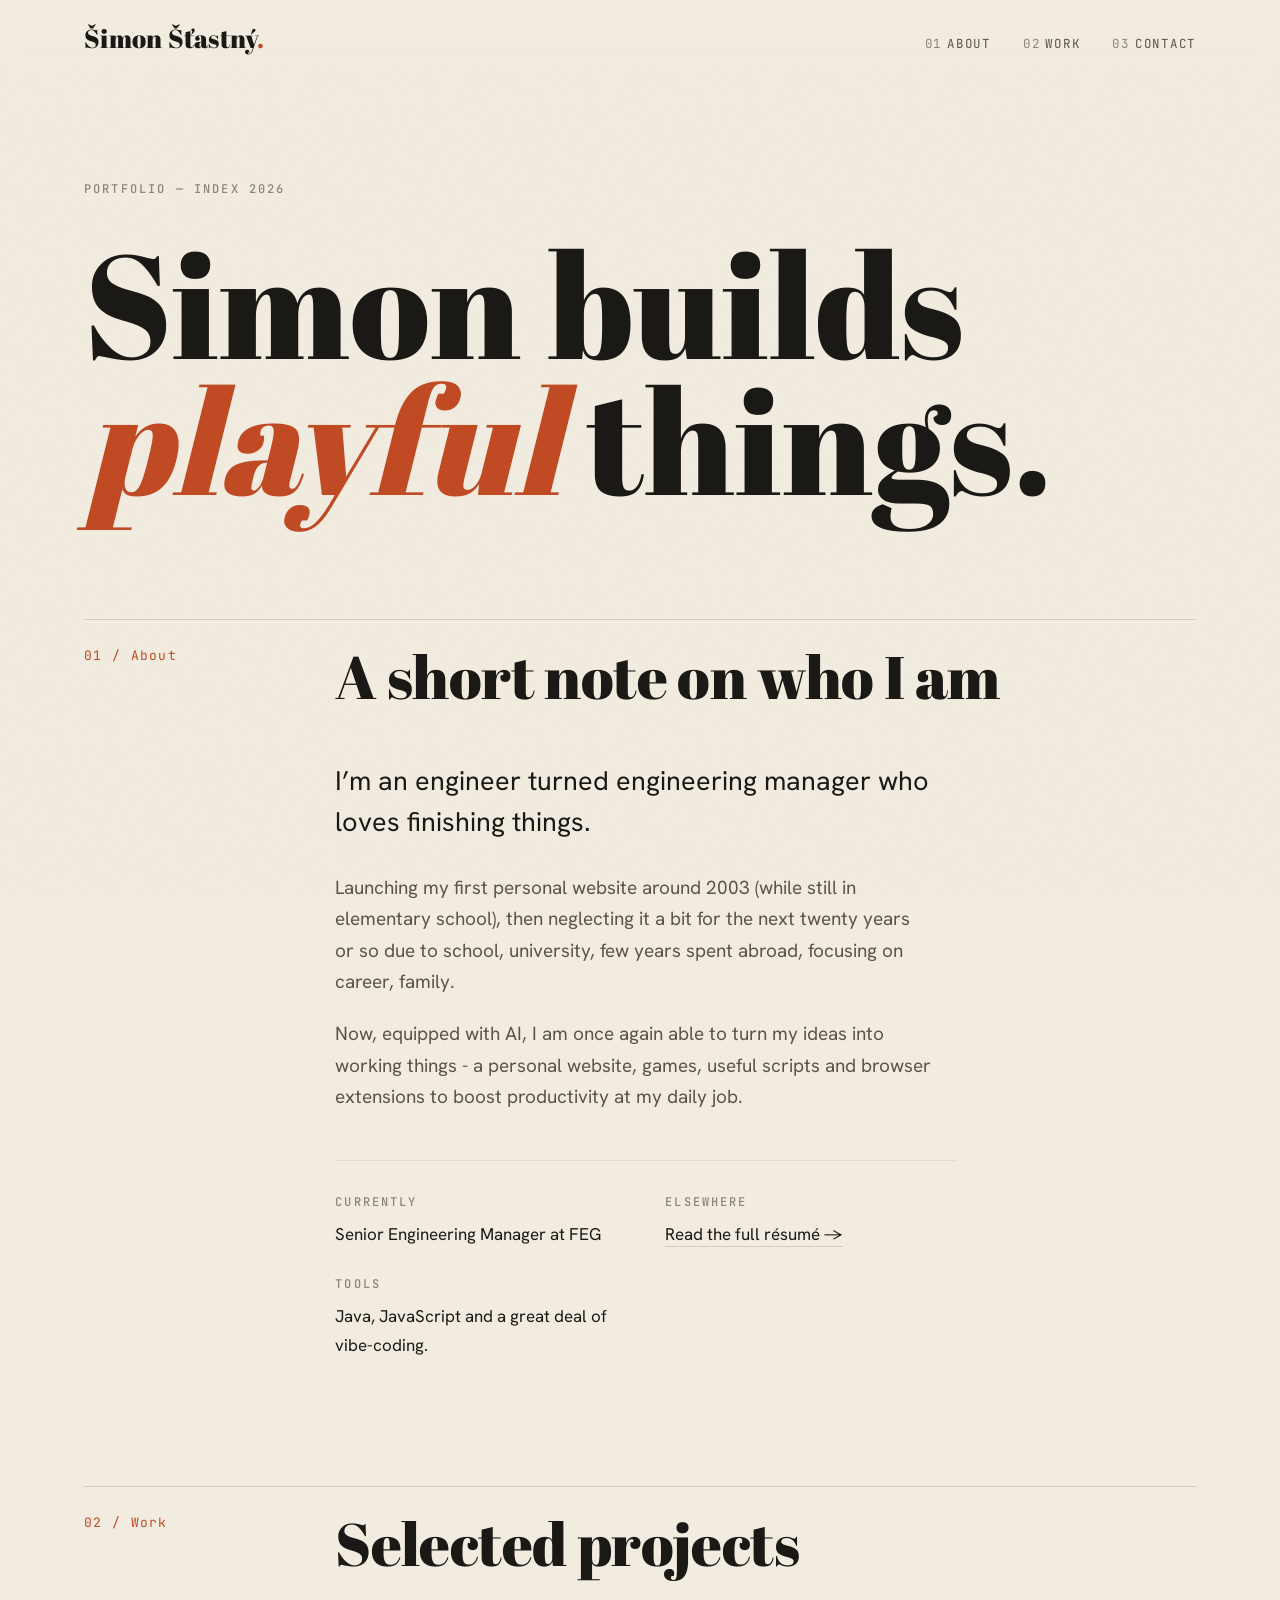
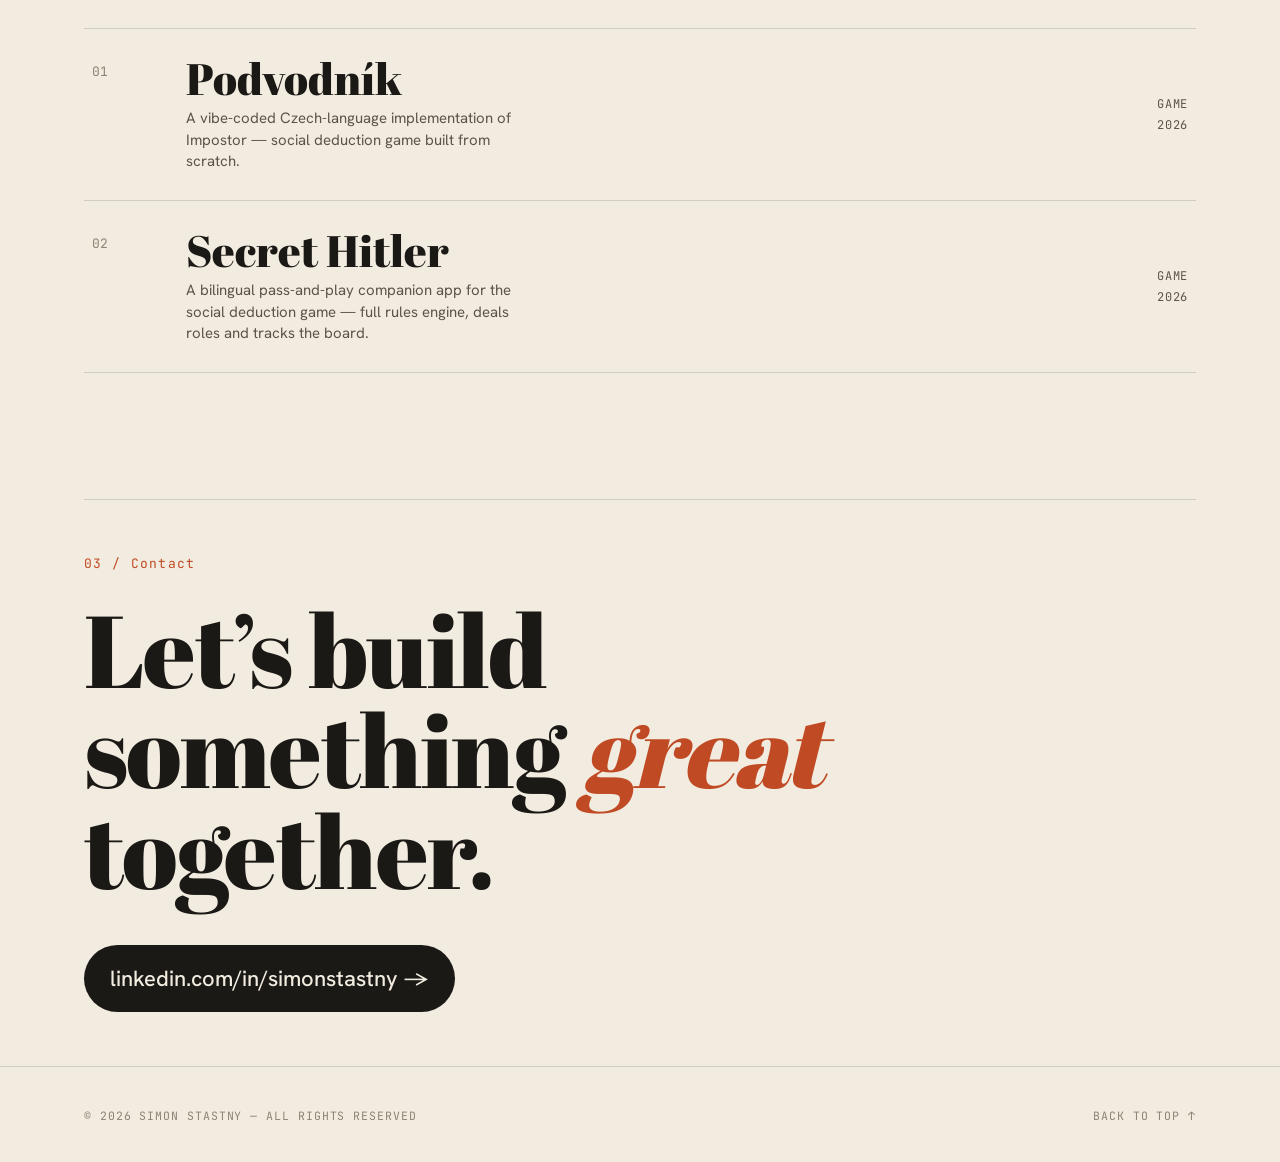
==== index.html @ c5b3f683 "secret hitler added to selected projects" ====
<!DOCTYPE html>
<html lang="en">
<head>
<meta charset="UTF-8" />
<meta name="viewport" content="width=device-width, initial-scale=1.0" />
<title>Simon — Personal Site</title>
<link rel="preconnect" href="https://fonts.googleapis.com" />
<link rel="preconnect" href="https://fonts.gstatic.com" crossorigin />
<link href="https://fonts.googleapis.com/css2?family=Instrument+Serif:ital@0;1&family=Hanken+Grotesk:wght@300;400;500;600;700&family=JetBrains+Mono:wght@400;500&display=swap" rel="stylesheet" />
<style>
  :root {
    --paper:      #F2ECE0;
    --paper-2:    #EAE2D2;
    --ink:        #1B1916;
    --ink-soft:   #5B544A;
    --ink-faint:  #8C8475;
    --line:       rgba(27, 25, 22, 0.14);
    --line-soft:  rgba(27, 25, 22, 0.08);
    --accent:     #C04A24;

    --serif: "Instrument Serif", Georgia, serif;
    --sans:  "Hanken Grotesk", system-ui, sans-serif;
    --mono:  "JetBrains Mono", ui-monospace, monospace;

    /* headline metrics */
    --display-weight:   400;
    --display-tracking: -0.015em;
    --display-leading:  0.92;

    --col-max: 1240px;
    --gutter: clamp(20px, 5vw, 72px);
  }

  * { box-sizing: border-box; }

  html { scroll-behavior: smooth; }
  @media (prefers-reduced-motion: reduce) { html { scroll-behavior: auto; } }

  body {
    margin: 0;
    background: var(--paper);
    color: var(--ink);
    font-family: var(--sans);
    font-weight: 400;
    font-size: 18px;
    line-height: 1.6;
    -webkit-font-smoothing: antialiased;
    text-rendering: optimizeLegibility;
    overflow-x: hidden;
  }

  /* subtle paper grain */
  body::before {
    content: "";
    position: fixed;
    inset: 0;
    z-index: 1;
    pointer-events: none;
    opacity: 0.5;
    mix-blend-mode: multiply;
    background-image: url("data:image/svg+xml,%3Csvg xmlns='http://www.w3.org/2000/svg' width='160' height='160'%3E%3Cfilter id='n'%3E%3CfeTurbulence type='fractalNoise' baseFrequency='0.85' numOctaves='2' stitchTiles='stitch'/%3E%3CfeColorMatrix type='saturate' values='0'/%3E%3C/filter%3E%3Crect width='100%25' height='100%25' filter='url(%23n)' opacity='0.045'/%3E%3C/svg%3E");
  }

  ::selection { background: var(--accent); color: var(--paper); }

  .wrap {
    max-width: var(--col-max);
    margin: 0 auto;
    padding: 0 var(--gutter);
    position: relative;
    z-index: 2;
  }

  a { color: inherit; text-decoration: none; }

  /* ---------- eyebrow / labels ---------- */
  .label {
    font-family: var(--mono);
    font-size: 12px;
    font-weight: 500;
    letter-spacing: 0.18em;
    text-transform: uppercase;
    color: var(--ink-faint);
  }

  /* ---------- nav ---------- */
  nav {
    position: fixed;
    top: 0; left: 0; right: 0;
    z-index: 50;
    backdrop-filter: blur(8px);
    background: linear-gradient(var(--paper), rgba(242,236,224,0));
    transition: background .4s ease, border-color .4s ease;
    border-bottom: 1px solid transparent;
  }
  nav.scrolled {
    background: rgba(242,236,224,0.86);
    border-bottom: 1px solid var(--line-soft);
  }
  .nav-inner {
    max-width: var(--col-max);
    margin: 0 auto;
    padding: 18px var(--gutter);
    display: flex;
    align-items: baseline;
    justify-content: space-between;
    gap: 24px;
  }
  .brand {
    font-family: var(--serif);
    font-size: 26px;
    letter-spacing: 0.01em;
  }
  .brand .dot { color: var(--accent); }
  .nav-links {
    display: flex;
    gap: clamp(14px, 2.5vw, 36px);
    align-items: baseline;
  }
  .nav-links a {
    font-family: var(--mono);
    font-size: 12.5px;
    letter-spacing: 0.06em;
    text-transform: uppercase;
    color: var(--ink-soft);
    position: relative;
    padding-bottom: 2px;
  }
  .nav-links a::after {
    content: "";
    position: absolute;
    left: 0; bottom: -2px;
    width: 100%; height: 1px;
    background: var(--ink);
    transform: scaleX(0);
    transform-origin: left;
    transition: transform .35s cubic-bezier(.2,.7,.2,1);
  }
  .nav-links a:hover { color: var(--ink); }
  .nav-links a:hover::after { transform: scaleX(1); }
  .nav-links .idx { color: var(--ink-faint); margin-right: 5px; }
  @media (max-width: 640px) { .nav-links a:not(.cta) { display: none; } }

  /* ---------- hero ---------- */
  header.hero {
    padding-top: clamp(140px, 20vh, 200px);
    padding-bottom: clamp(50px, 5vh, 100px);
  }
  .hero-top {
    display: flex;
    justify-content: space-between;
    flex-wrap: wrap;
    gap: 12px;
    padding-bottom: clamp(24px, 4vh, 44px);
  }
  h1.display {
    font-family: var(--serif);
    font-weight: var(--display-weight);
    font-size: clamp(54px, 11.5vw, 168px);
    line-height: var(--display-leading);
    letter-spacing: var(--display-tracking);
    margin: 0;
    text-wrap: balance;
  }
  h1.display em {
    font-style: italic;
    color: var(--accent);
  }
  /* ---------- section scaffold ---------- */
  section { padding: clamp(50px, 7vh, 150px) 0; }
  .sec-head {
    display: grid;
    grid-template-columns: minmax(0, 200px) 1fr;
    gap: clamp(20px, 4vw, 56px);
    align-items: start;
    border-top: 1px solid var(--line);
    padding-top: 26px;
    margin-bottom: clamp(40px, 6vh, 72px);
  }
  @media (max-width: 700px) { .sec-head { grid-template-columns: 1fr; gap: 14px; } }
  .sec-num {
    font-family: var(--mono);
    font-size: 13px;
    letter-spacing: 0.1em;
    color: var(--accent);
  }
  .sec-title {
    font-family: var(--serif);
    font-weight: var(--display-weight);
    font-size: clamp(34px, 5vw, 60px);
    line-height: 1.02;
    letter-spacing: -0.01em;
    margin: 0;
    max-width: 18ch;
  }

  /* ---------- about ---------- */
  .about-body {
    grid-column: 2;
    max-width: 62ch;
  }
  @media (max-width: 700px) { .about-body { grid-column: 1; } }
  .about-body p {
    font-size: clamp(20px, 2.2vw, 27px);
    line-height: 1.5;
    margin: 0 0 1.1em;
    color: var(--ink);
    text-wrap: pretty;
  }
  .about-body p.muted { color: var(--ink-soft); font-size: clamp(17px,1.6vw,19px); line-height: 1.65; }
  .about-detail {
    display: grid;
    grid-template-columns: repeat(2, 1fr);
    gap: 26px 40px;
    margin-top: 48px;
    padding-top: 32px;
    border-top: 1px solid var(--line-soft);
  }
  .about-detail .k { display: block; margin-bottom: 8px; }
  .about-detail .v { font-size: 17px; color: var(--ink); line-height: 1.5; }
  .about-detail .v a { border-bottom: 1px solid var(--line); padding-bottom: 1px; transition: border-color .3s; }
  .about-detail .v a:hover { border-color: var(--ink); }

  /* ---------- work ---------- */
  .work-list { display: flex; flex-direction: column; }
  .proj {
    display: grid;
    grid-template-columns: 56px 1fr auto;
    gap: clamp(14px, 3vw, 40px);
    align-items: center;
    padding: clamp(20px, 3vh, 30px) 8px;
    border-top: 1px solid var(--line);
    position: relative;
  }
  .proj:last-child { border-bottom: 1px solid var(--line); }
  .proj::before {
    content: "";
    position: absolute; inset: 0;
    background: var(--paper-2);
    opacity: 0;
    transition: opacity .4s ease;
    z-index: -1;
    border-radius: 3px;
  }
  @media (hover: hover) {
    .proj:hover::before { opacity: 1; }
    .proj:hover .proj-title { color: var(--accent); }
  }
  .proj-idx { font-family: var(--mono); font-size: 13px; color: var(--ink-faint); align-self: start; padding-top: 6px; }
  .proj-mainwrap { display: block; }
  .proj-title {
    display: block;
    font-family: var(--serif);
    font-size: clamp(28px, 4vw, 44px);
    line-height: 1.04;
    transition: color .3s ease;
  }
  .proj-sub {
    display: block;
    font-family: var(--sans);
    font-size: 15px;
    color: var(--ink-soft);
    margin-top: 6px;
    max-width: 44ch;
    line-height: 1.45;
  }
  .proj-meta {
    font-family: var(--mono);
    font-size: 12px;
    letter-spacing: 0.06em;
    text-transform: uppercase;
    color: var(--ink-soft);
    text-align: right;
    line-height: 1.7;
    white-space: nowrap;
  }
  @media (max-width: 760px) {
    .proj {
      grid-template-columns: 40px 1fr;
      grid-template-areas: "idx title" ". meta";
      align-items: start;
      gap: 10px 18px;
      row-gap: 18px;
    }
    .proj-idx { grid-area: idx; padding-top: 8px; }
    .proj-mainwrap { grid-area: title; }
    .proj-meta { grid-area: meta; text-align: left; align-self: center; }
  }

  /* ---------- contact ---------- */
  #contact { padding-bottom: clamp(40px, 6vh, 80px); }
  .contact-inner { border-top: 1px solid var(--line); padding-top: clamp(40px,6vh,70px); }
  .contact-big {
    font-family: var(--serif);
    font-weight: var(--display-weight);
    font-size: clamp(40px, 8vw, 116px);
    line-height: 0.98;
    letter-spacing: var(--display-tracking);
    margin: 0 0 clamp(28px, 5vh, 52px);
    text-wrap: balance;
  }
  .contact-big em { font-style: italic; color: var(--accent); }
  .contact-row {
    display: flex;
    flex-wrap: wrap;
    justify-content: space-between;
    align-items: flex-end;
    gap: 30px;
  }
  .mail-btn {
    display: inline-flex;
    align-items: center;
    gap: 14px;
    font-family: var(--sans);
    font-weight: 500;
    font-size: clamp(18px, 2vw, 22px);
    color: var(--paper);
    background: var(--ink);
    padding: 16px 26px;
    border-radius: 100px;
    transition: background .35s ease, transform .35s ease;
  }
  .mail-btn .arr { transition: transform .35s cubic-bezier(.2,.7,.2,1); }
  .mail-btn:hover { background: var(--accent); transform: translateY(-2px); }
  .mail-btn:hover .arr { transform: translateX(5px); }

  /* ---------- footer ---------- */
  footer {
    padding: 40px 0 36px;
    border-top: 1px solid var(--line);
    position: relative; z-index: 2;
  }
  .foot-inner {
    max-width: var(--col-max);
    margin: 0 auto;
    padding: 0 var(--gutter);
    display: flex;
    justify-content: space-between;
    flex-wrap: wrap;
    gap: 12px;
    font-family: var(--mono);
    font-size: 11.5px;
    letter-spacing: 0.08em;
    text-transform: uppercase;
    color: var(--ink-faint);
  }
  .foot-inner a:hover { color: var(--ink); }

  /* ---------- reveal animation ---------- */
  .reveal {
    opacity: 0;
    transform: translateY(22px);
    transition: opacity .9s cubic-bezier(.2,.7,.2,1), transform .9s cubic-bezier(.2,.7,.2,1);
  }
  .reveal.in { opacity: 1; transform: none; }
  @media (prefers-reduced-motion: reduce) {
    .reveal { opacity: 1; transform: none; transition: none; }
  }
  .stagger > * { transition-delay: var(--d, 0s); }
</style>
<link id="gfont-Abril-Fatface" rel="stylesheet" href="https://fonts.googleapis.com/css2?family=Abril+Fatface:wght@300;400;500;600;700&amp;display=swap">
</head>
<body style="font-family: &quot;Hanken Grotesk&quot;">

  <nav id="nav">
    <div class="nav-inner">
      <a href="#top" class="brand" style="font-family: &quot;Abril Fatface&quot;">Šimon Šťastný<span style="color: var(--accent);">.</span></a>
      <div class="nav-links">
        <a href="#about"><span class="idx">01</span>About</a>
        <a href="#work"><span class="idx">02</span>Work</a>
        <a href="#contact" class="cta"><span class="idx">03</span>Contact</a>
      </div>
    </div>
  </nav>

  <a id="top"></a>

  <header class="hero">
    <div class="wrap">
      <div class="hero-top reveal">
        <span class="label">Portfolio — Index 2026</span>
      </div>

      <h1 class="display reveal" style="--d: .05s; font-family: &quot;Abril Fatface&quot;; letter-spacing: 0px">
        Simon builds <em>playful</em> things.
      </h1>
    </div>
  </header>

  <main>
    <!-- ABOUT -->
    <section id="about" style="font-family: &quot;Hanken Grotesk&quot;">
      <div class="wrap">
        <div class="sec-head reveal">
          <span class="sec-num">01 / About</span>
          <h2 class="sec-title" style="font-family: &quot;Abril Fatface&quot;">A short note on who I am</h2>
        </div>
        <div class="sec-head" style="border:none; padding-top:0; margin:0;">
          <span></span>
          <div class="about-body reveal">
            <p style="font-family: &quot;Hanken Grotesk&quot;">
              I&rsquo;m an engineer turned engineering manager who loves finishing things.
            </p>
            <p class="muted" style="font-family: &quot;Hanken Grotesk&quot;">
              Launching my first personal website around 2003 (while still in elementary school), then neglecting it a bit for the next twenty years or so due to school, university, few years spent abroad, focusing on career, family.
            </p>
            <p class="muted" style="font-family: &quot;Hanken Grotesk&quot;">Now, equipped with AI, I am once again able to turn my ideas into working things - a personal website, games, useful scripts and browser extensions to boost productivity at my daily job.
            </p>
            <div class="about-detail">
              <div>
                <span class="label k">Currently</span>
                <span class="v">Senior Engineering Manager at FEG</span>
              </div>
              <div>
                <span class="label k">Elsewhere</span>
                <span class="v"><a href="https://www.linkedin.com/in/simonstastny" target="_blank" rel="noopener noreferrer">Read the full résumé →</a></span>
              </div>
              <div>
                <span class="label k">Tools</span>
                <span class="v">Java, JavaScript and a great deal of vibe-coding.</span>
              </div>
            </div>
          </div>
        </div>
      </div>
    </section>

    <!-- WORK -->
    <section id="work">
      <div class="wrap">
        <div class="sec-head reveal">
          <span class="sec-num">02 / Work</span>
          <h2 class="sec-title" style="font-family: &quot;Abril Fatface&quot;">Selected projects</h2>
        </div>
        <div class="work-list">

          <a class="proj reveal" href="/podvodnik">
            <span class="proj-idx">01</span>
            <span class="proj-mainwrap">
              <span class="proj-title" style="font-family: &quot;Abril Fatface&quot;">Podvodník</span>
              <span class="proj-sub">A vibe-coded Czech-language implementation of Impostor — social deduction game built from scratch.</span>
            </span>
            <span class="proj-meta">Game<br />2026</span>
          </a>

          <a class="proj reveal" href="/secret-hitler">
            <span class="proj-idx">02</span>
            <span class="proj-mainwrap">
              <span class="proj-title" style="font-family: &quot;Abril Fatface&quot;">Secret Hitler</span>
              <span class="proj-sub">A bilingual pass-and-play companion app for the social deduction game — full rules engine, deals roles and tracks the board.</span>
            </span>
            <span class="proj-meta">Game<br />2026</span>
          </a>

        </div>
      </div>
    </section>

    <!-- CONTACT -->
    <section id="contact">
      <div class="wrap">
        <div class="contact-inner">
          <span class="sec-num reveal" style="display:block; margin-bottom:24px;">03 / Contact</span>
          <h2 class="contact-big reveal" style="--d: .05s; font-family: &quot;Abril Fatface&quot;">Let’s build something <em>great</em> together.</h2>
          <div class="contact-row reveal" style="--d:.1s">
            <a class="mail-btn" href="https://www.linkedin.com/in/simonstastny" target="_blank" rel="noopener noreferrer" style="font-family: &quot;Hanken Grotesk&quot;">linkedin.com/in/simonstastny →</a>
          </div>
        </div>
      </div>
    </section>
  </main>

  <footer>
    <div class="foot-inner">
      <span>© 2026 SIMON STASTNY — ALL RIGHTS RESERVED</span>
      <span><a href="#top">Back to top ↑</a></span>
    </div>
  </footer>

  <script>
    // nav background on scroll
    const nav = document.getElementById('nav');
    const onScroll = () => nav.classList.toggle('scrolled', window.scrollY > 24);
    onScroll();
    window.addEventListener('scroll', onScroll, { passive: true });

    // scroll reveal
    const reduce = window.matchMedia('(prefers-reduced-motion: reduce)').matches;
    const items = Array.from(document.querySelectorAll('.reveal'));
    const show = el => el.classList.add('in');
    const inView = el => {
      const r = el.getBoundingClientRect();
      return r.top < (window.innerHeight || 0) * 0.92;
    };
    if (reduce || !('IntersectionObserver' in window)) {
      items.forEach(show);
    } else {
      const io = new IntersectionObserver((entries) => {
        entries.forEach(e => {
          if (e.isIntersecting) { show(e.target); io.unobserve(e.target); }
        });
      }, { threshold: 0.12, rootMargin: '0px 0px -8% 0px' });
      items.forEach(el => io.observe(el));
      // reveal anything already in view right away (covers static-capture contexts)
      const revealVisible = () => items.forEach(el => { if (inView(el)) show(el); });
      revealVisible();
      requestAnimationFrame(revealVisible);
      // safety: never let content stay hidden
      setTimeout(() => items.forEach(show), 1600);
    }
  </script>
</body>
</html>
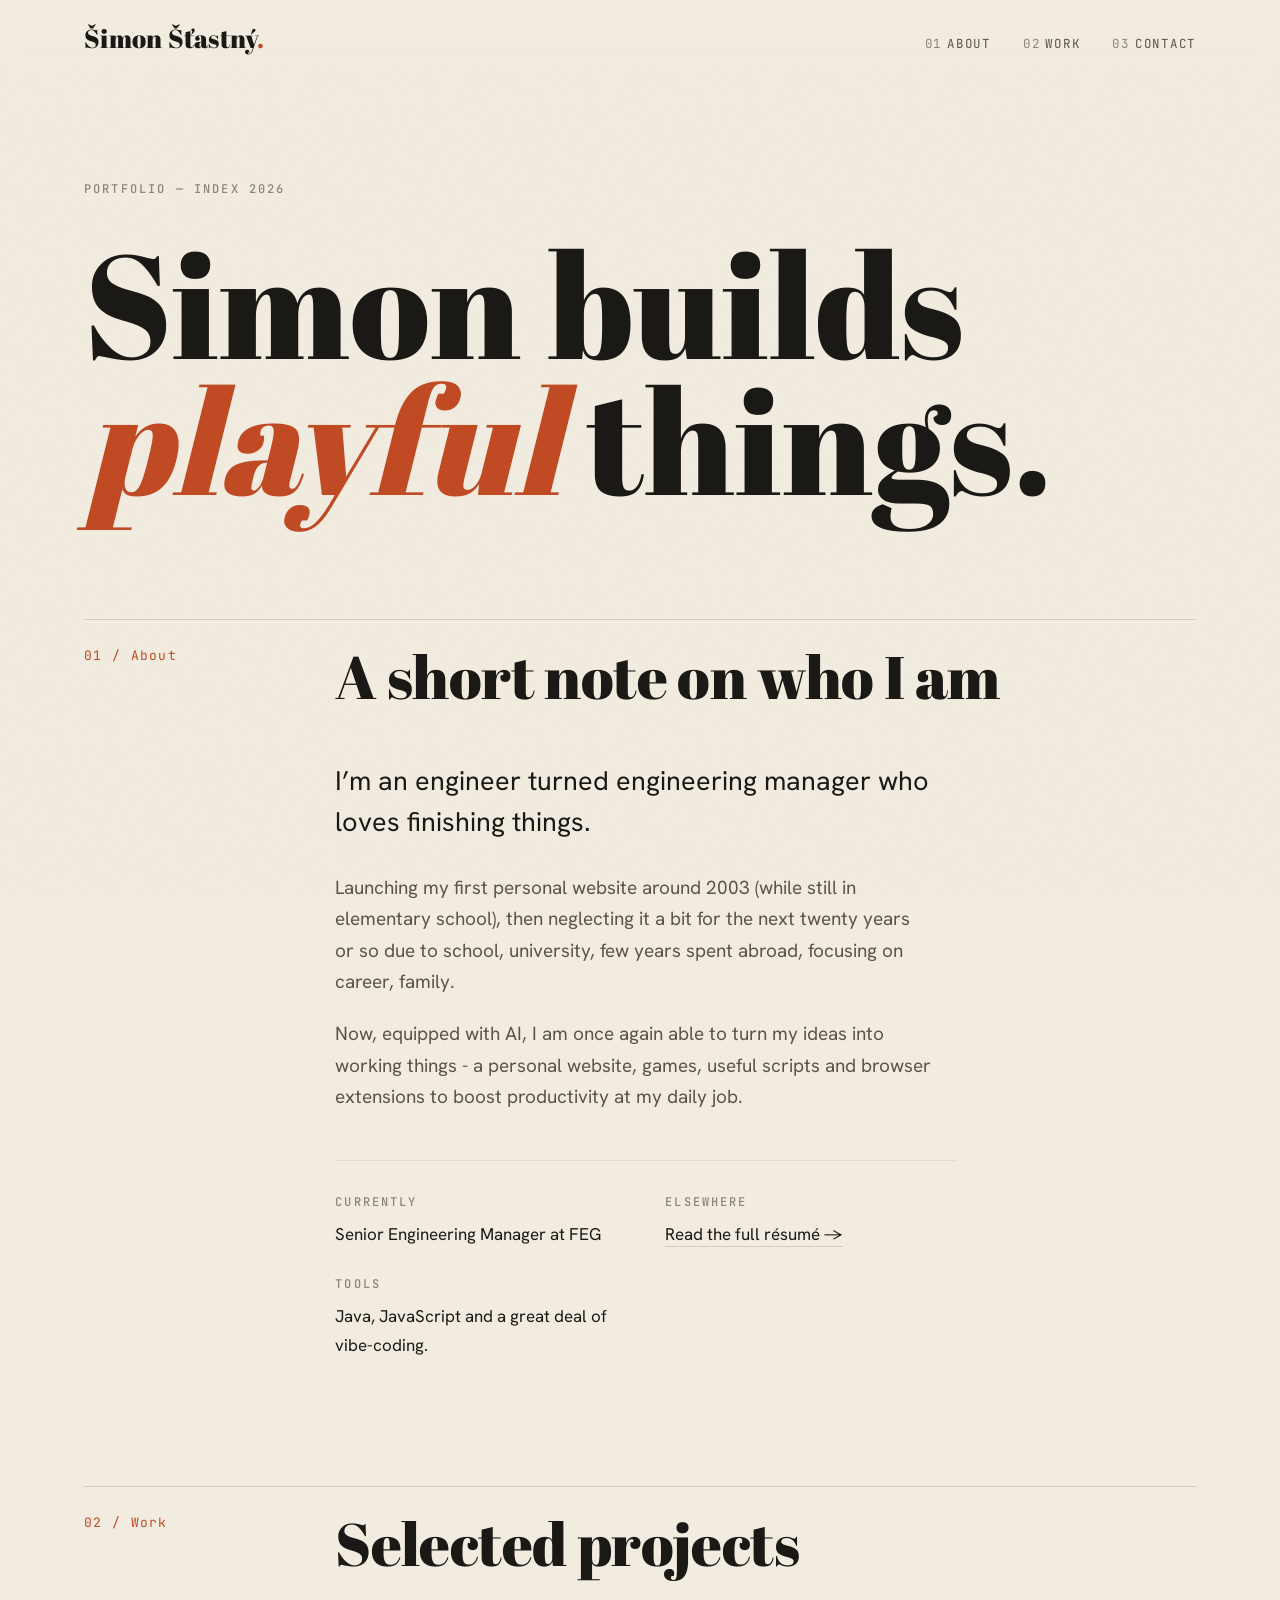
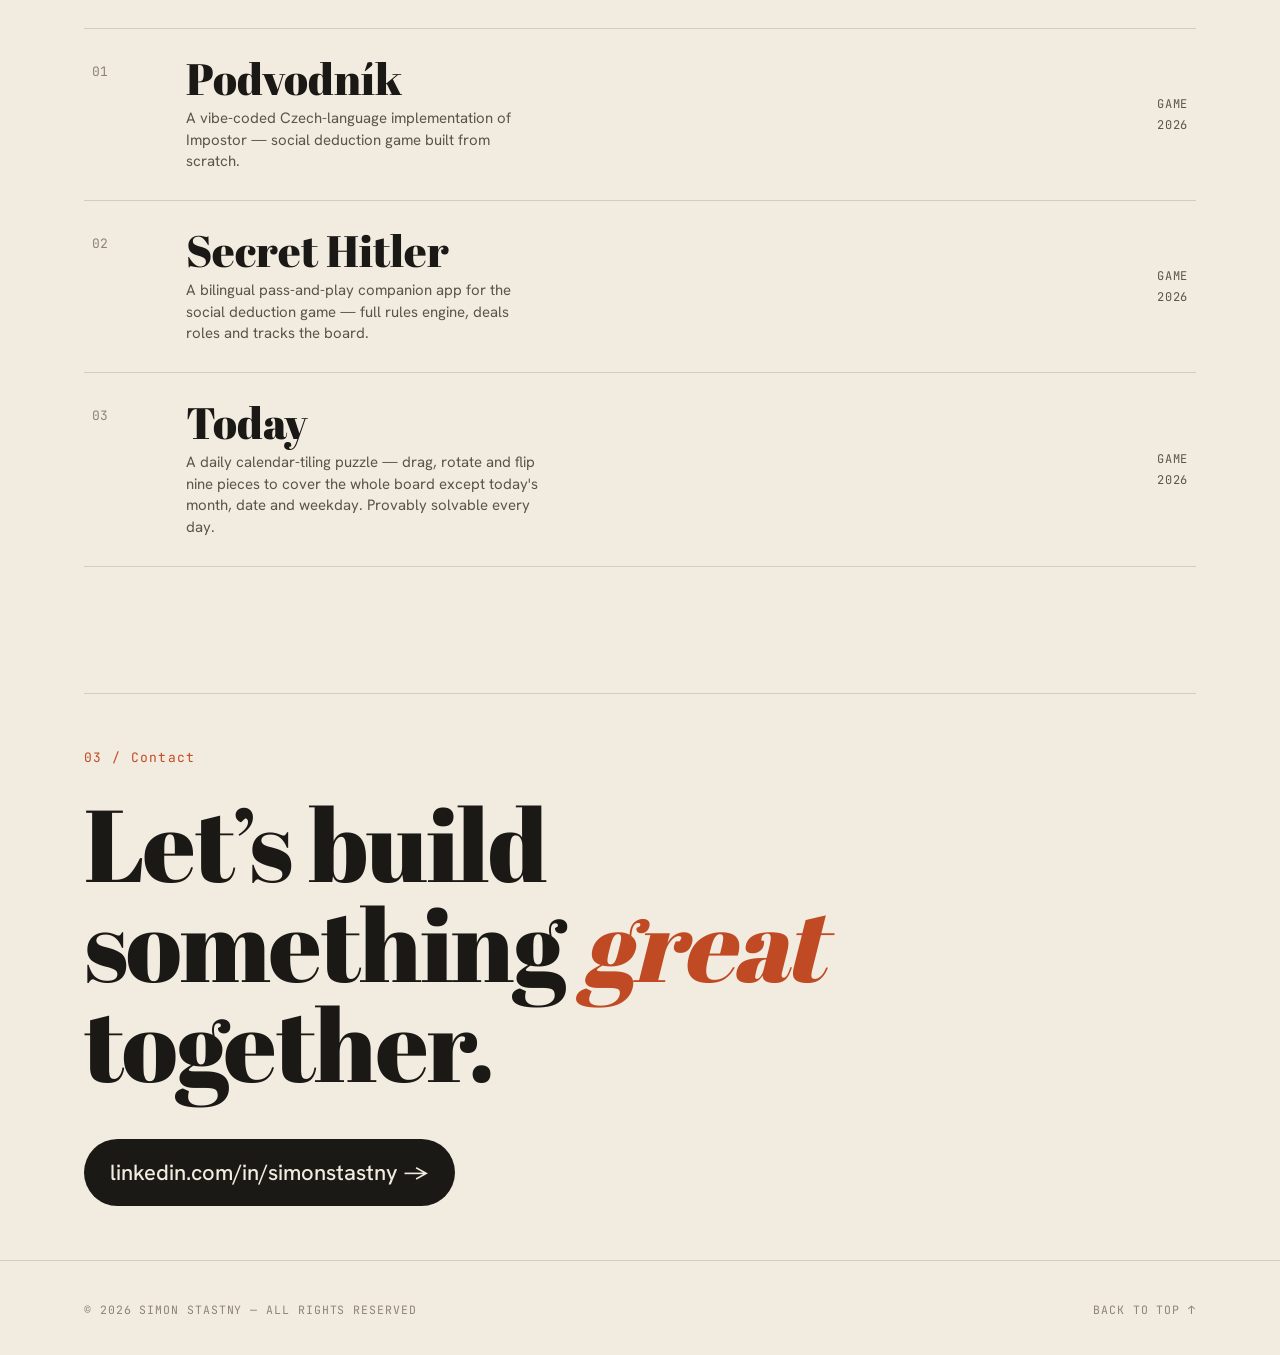
==== commit 19f76b5b: "added today" ====
--- a/index.html
+++ b/index.html
@@ -452,6 +452,15 @@
             <span class="proj-meta">Game<br />2026</span>
           </a>
 
+          <a class="proj reveal" href="/today">
+            <span class="proj-idx">03</span>
+            <span class="proj-mainwrap">
+              <span class="proj-title" style="font-family: &quot;Abril Fatface&quot;">Today</span>
+              <span class="proj-sub">A daily calendar-tiling puzzle — drag, rotate and flip nine pieces to cover the whole board except today's month, date and weekday. Provably solvable every day.</span>
+            </span>
+            <span class="proj-meta">Game<br />2026</span>
+          </a>
+
         </div>
       </div>
     </section>
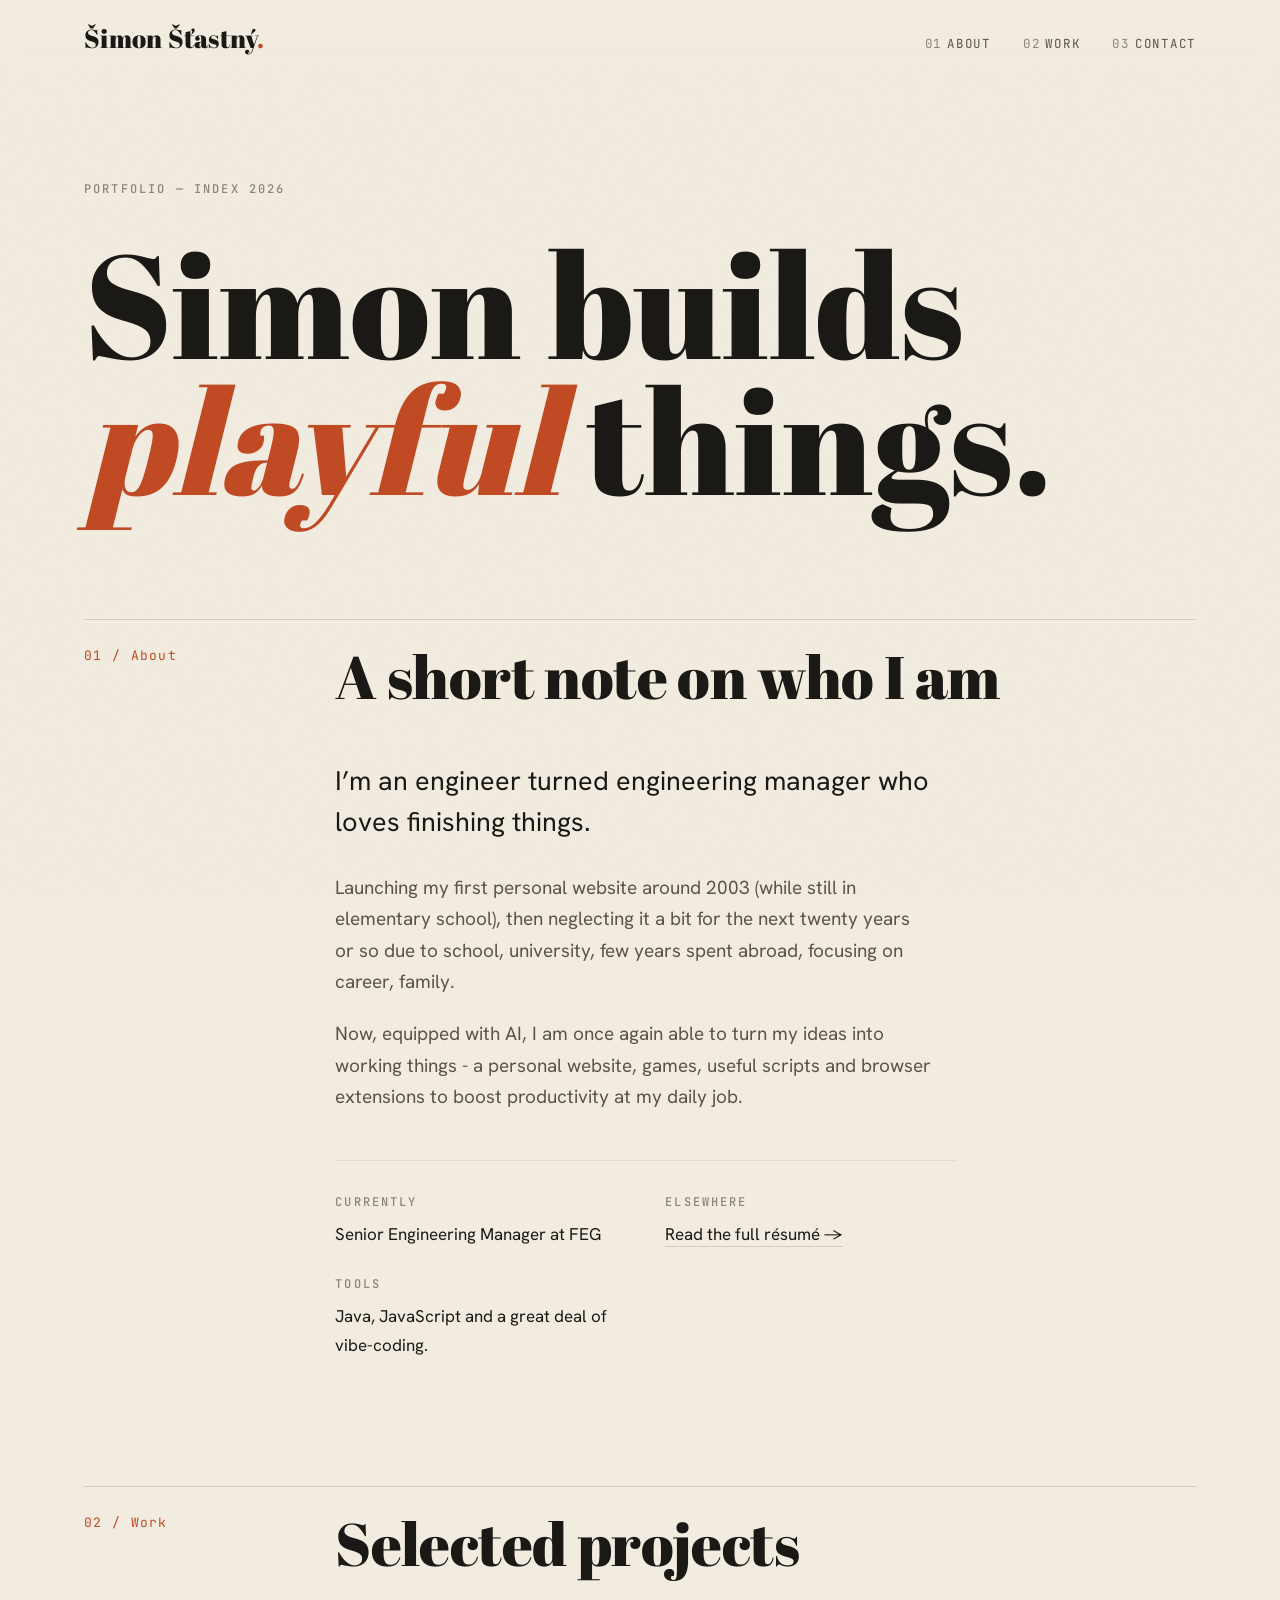
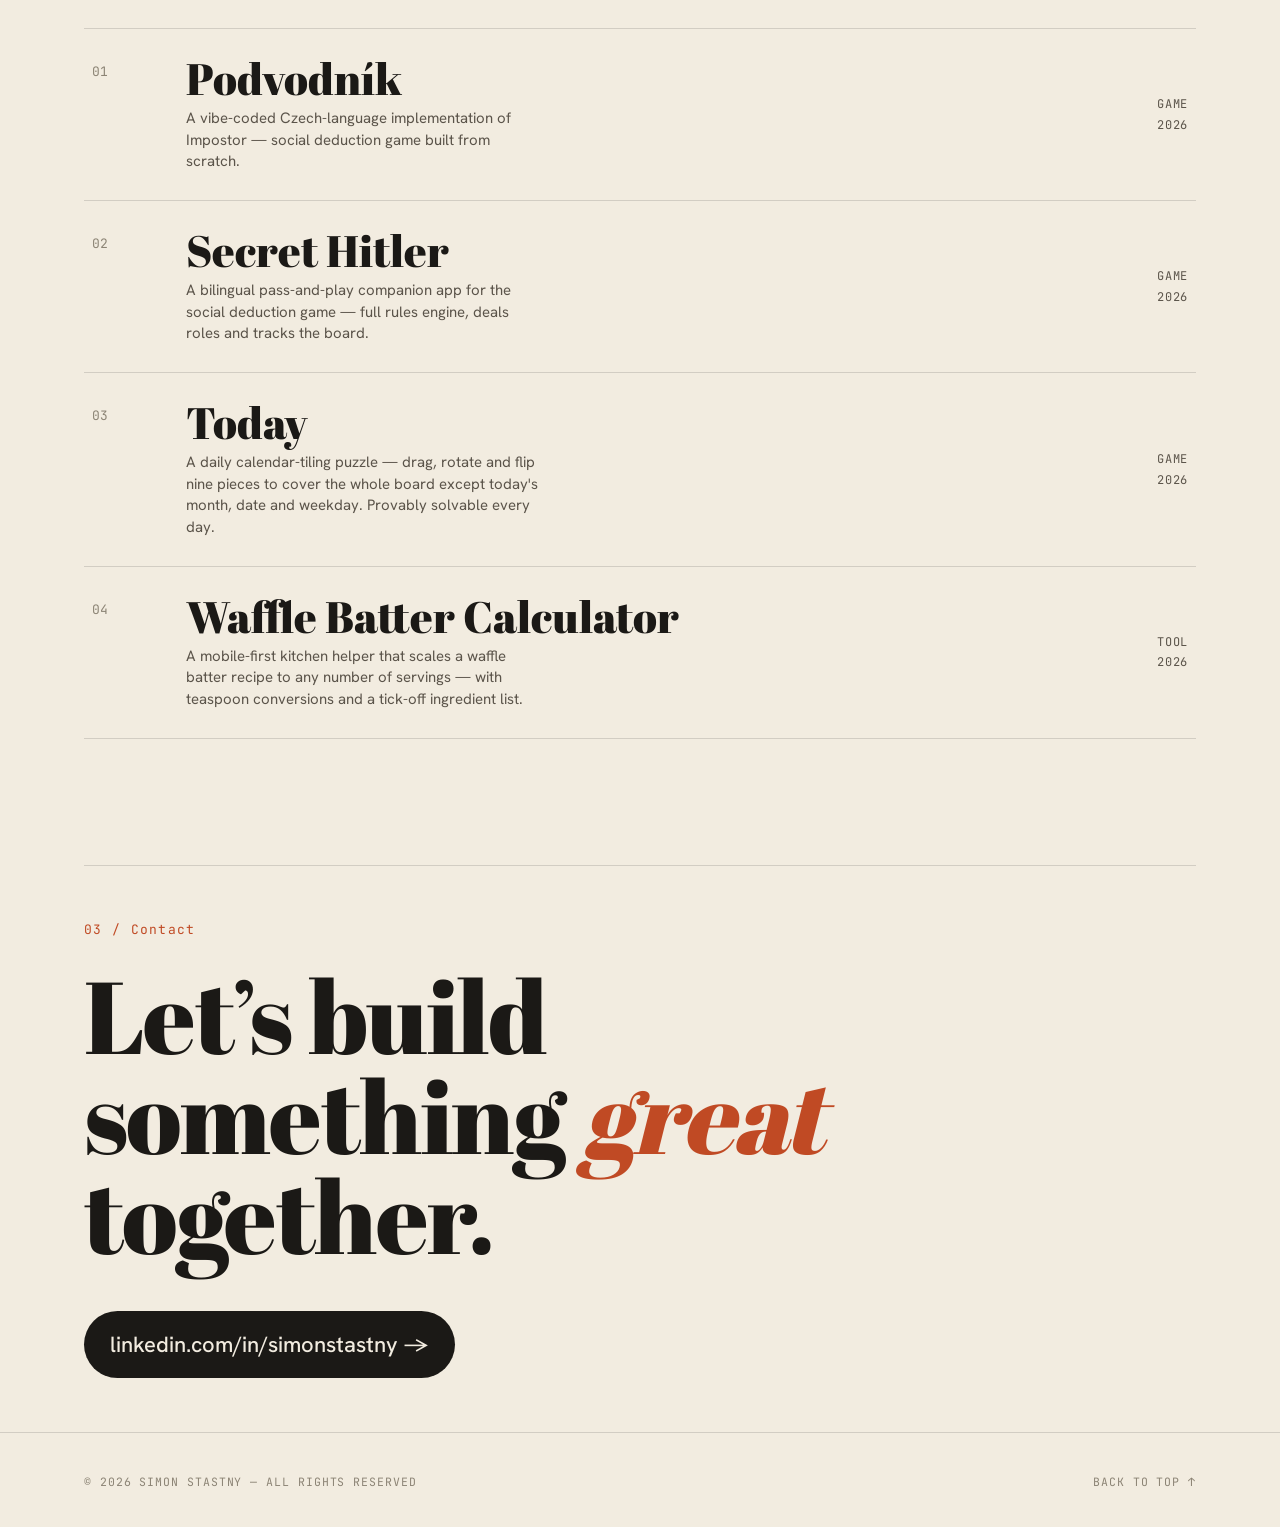
==== commit fd637484: "waffles calc added" ====
--- a/index.html
+++ b/index.html
@@ -461,6 +461,15 @@
             <span class="proj-meta">Game<br />2026</span>
           </a>
 
+          <a class="proj reveal" href="/waffles">
+            <span class="proj-idx">04</span>
+            <span class="proj-mainwrap">
+              <span class="proj-title" style="font-family: &quot;Abril Fatface&quot;">Waffle Batter Calculator</span>
+              <span class="proj-sub">A mobile-first kitchen helper that scales a waffle batter recipe to any number of servings — with teaspoon conversions and a tick-off ingredient list.</span>
+            </span>
+            <span class="proj-meta">Tool<br />2026</span>
+          </a>
+
         </div>
       </div>
     </section>
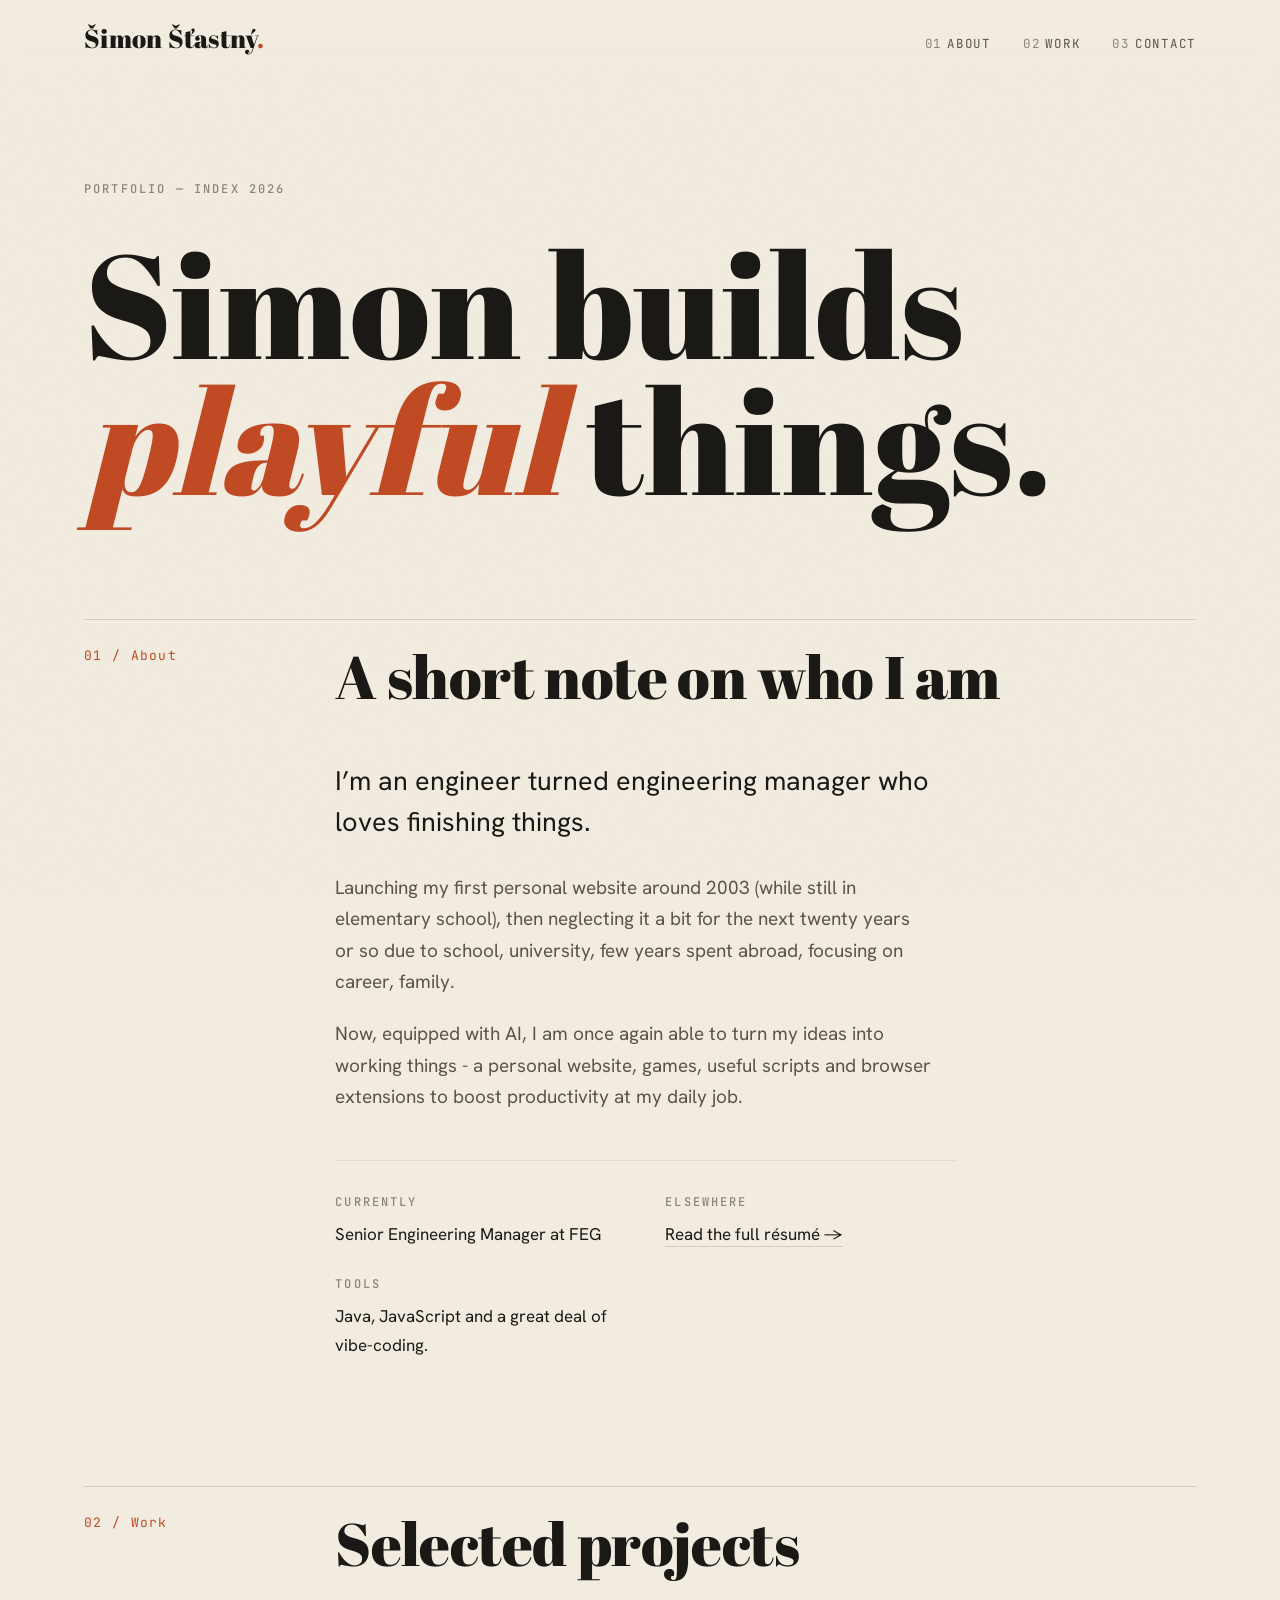
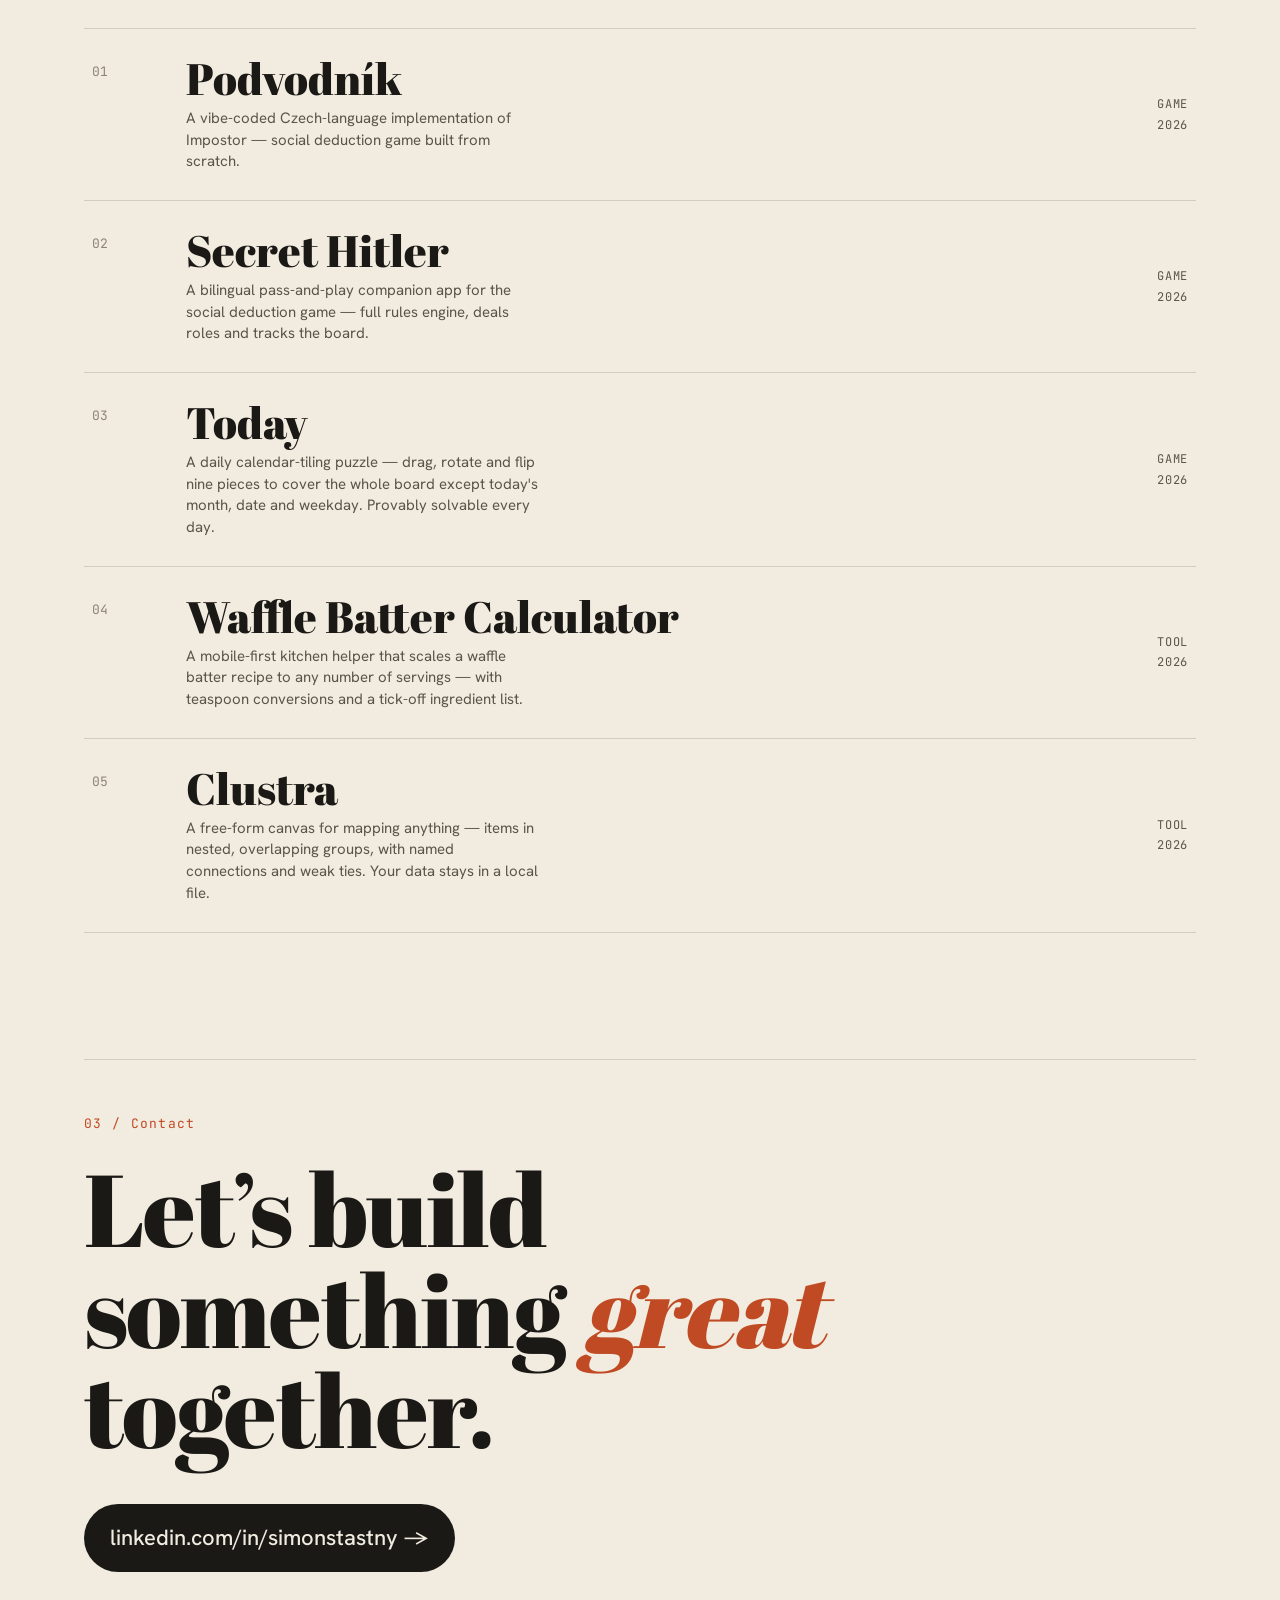
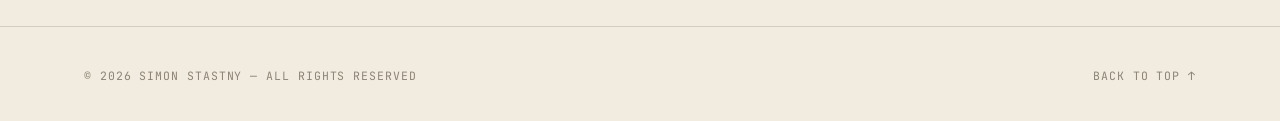
==== commit b1dc6e13: "adding clustra" ====
--- a/index.html
+++ b/index.html
@@ -470,6 +470,15 @@
             <span class="proj-meta">Tool<br />2026</span>
           </a>
 
+          <a class="proj reveal" href="/clustra/">
+            <span class="proj-idx">05</span>
+            <span class="proj-mainwrap">
+              <span class="proj-title" style="font-family: &quot;Abril Fatface&quot;">Clustra</span>
+              <span class="proj-sub">A free-form canvas for mapping anything — items in nested, overlapping groups, with named connections and weak ties. Your data stays in a local file.</span>
+            </span>
+            <span class="proj-meta">Tool<br />2026</span>
+          </a>
+
         </div>
       </div>
     </section>
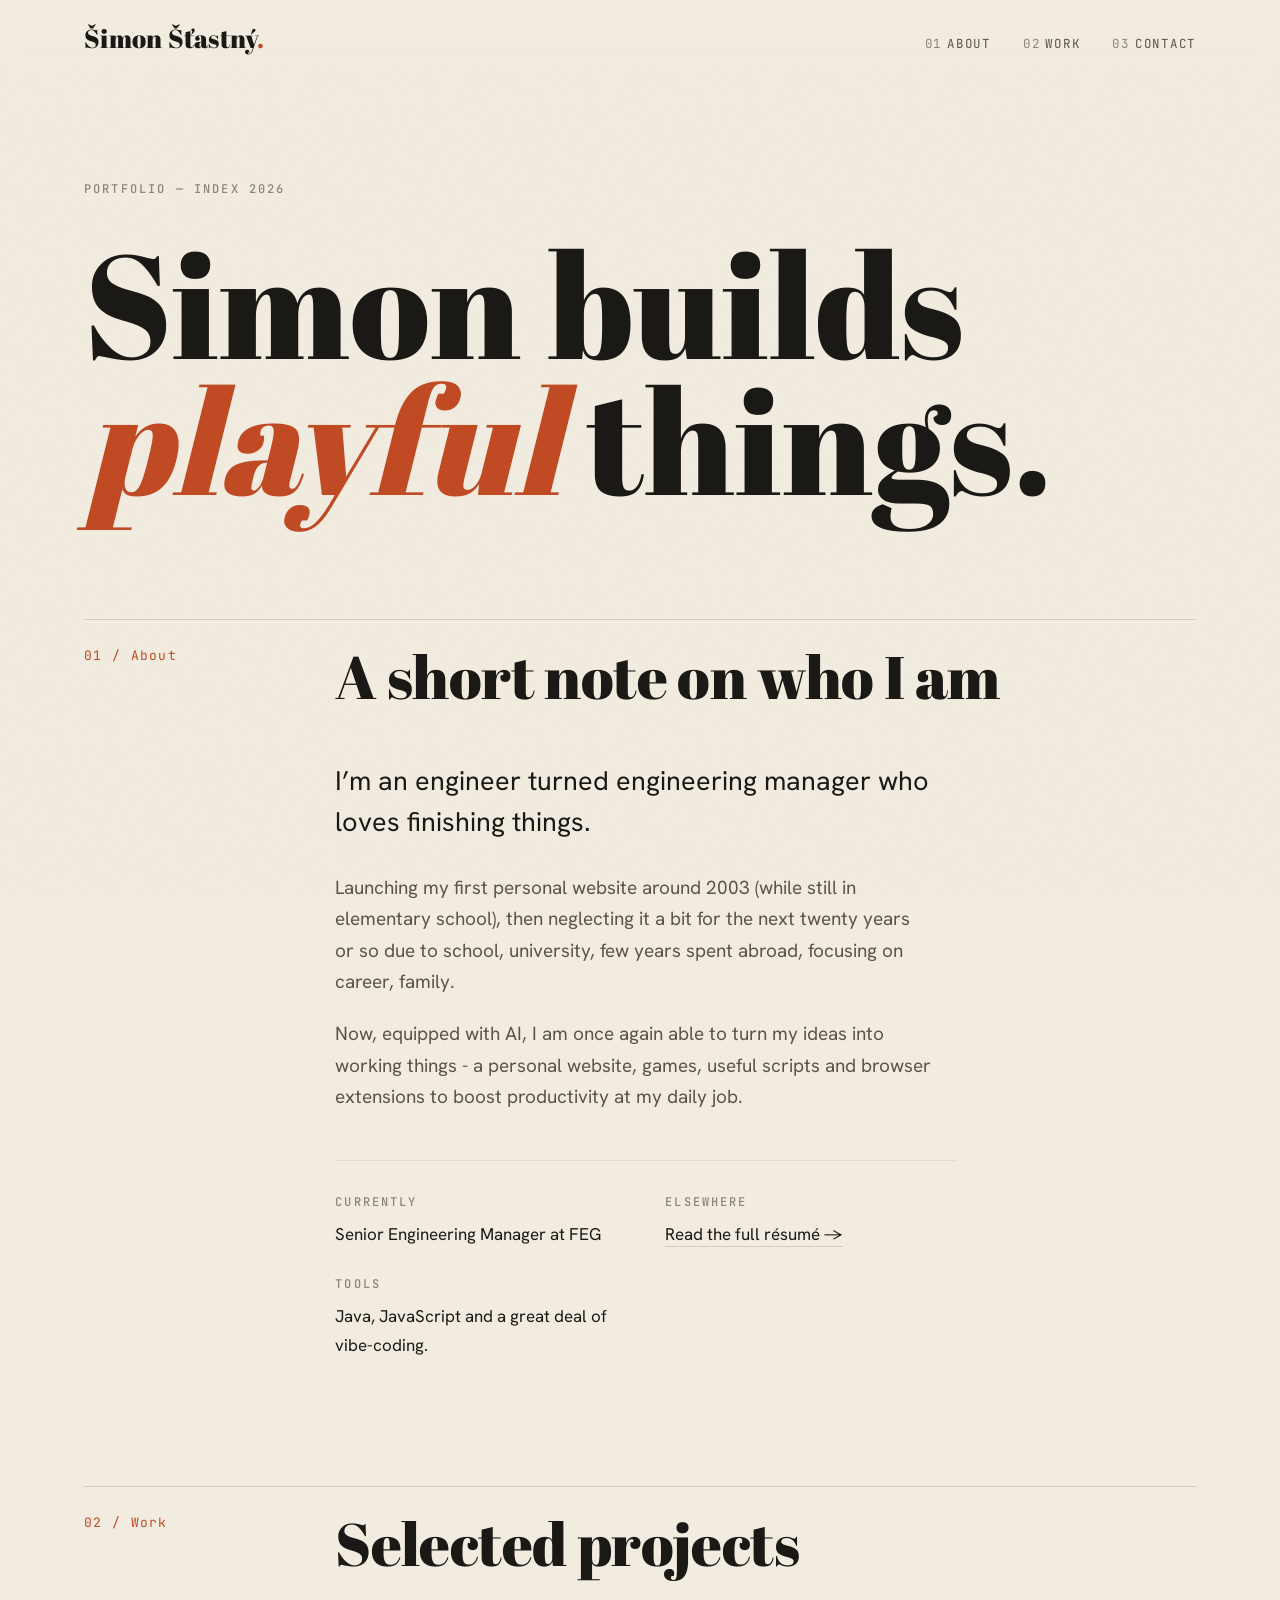
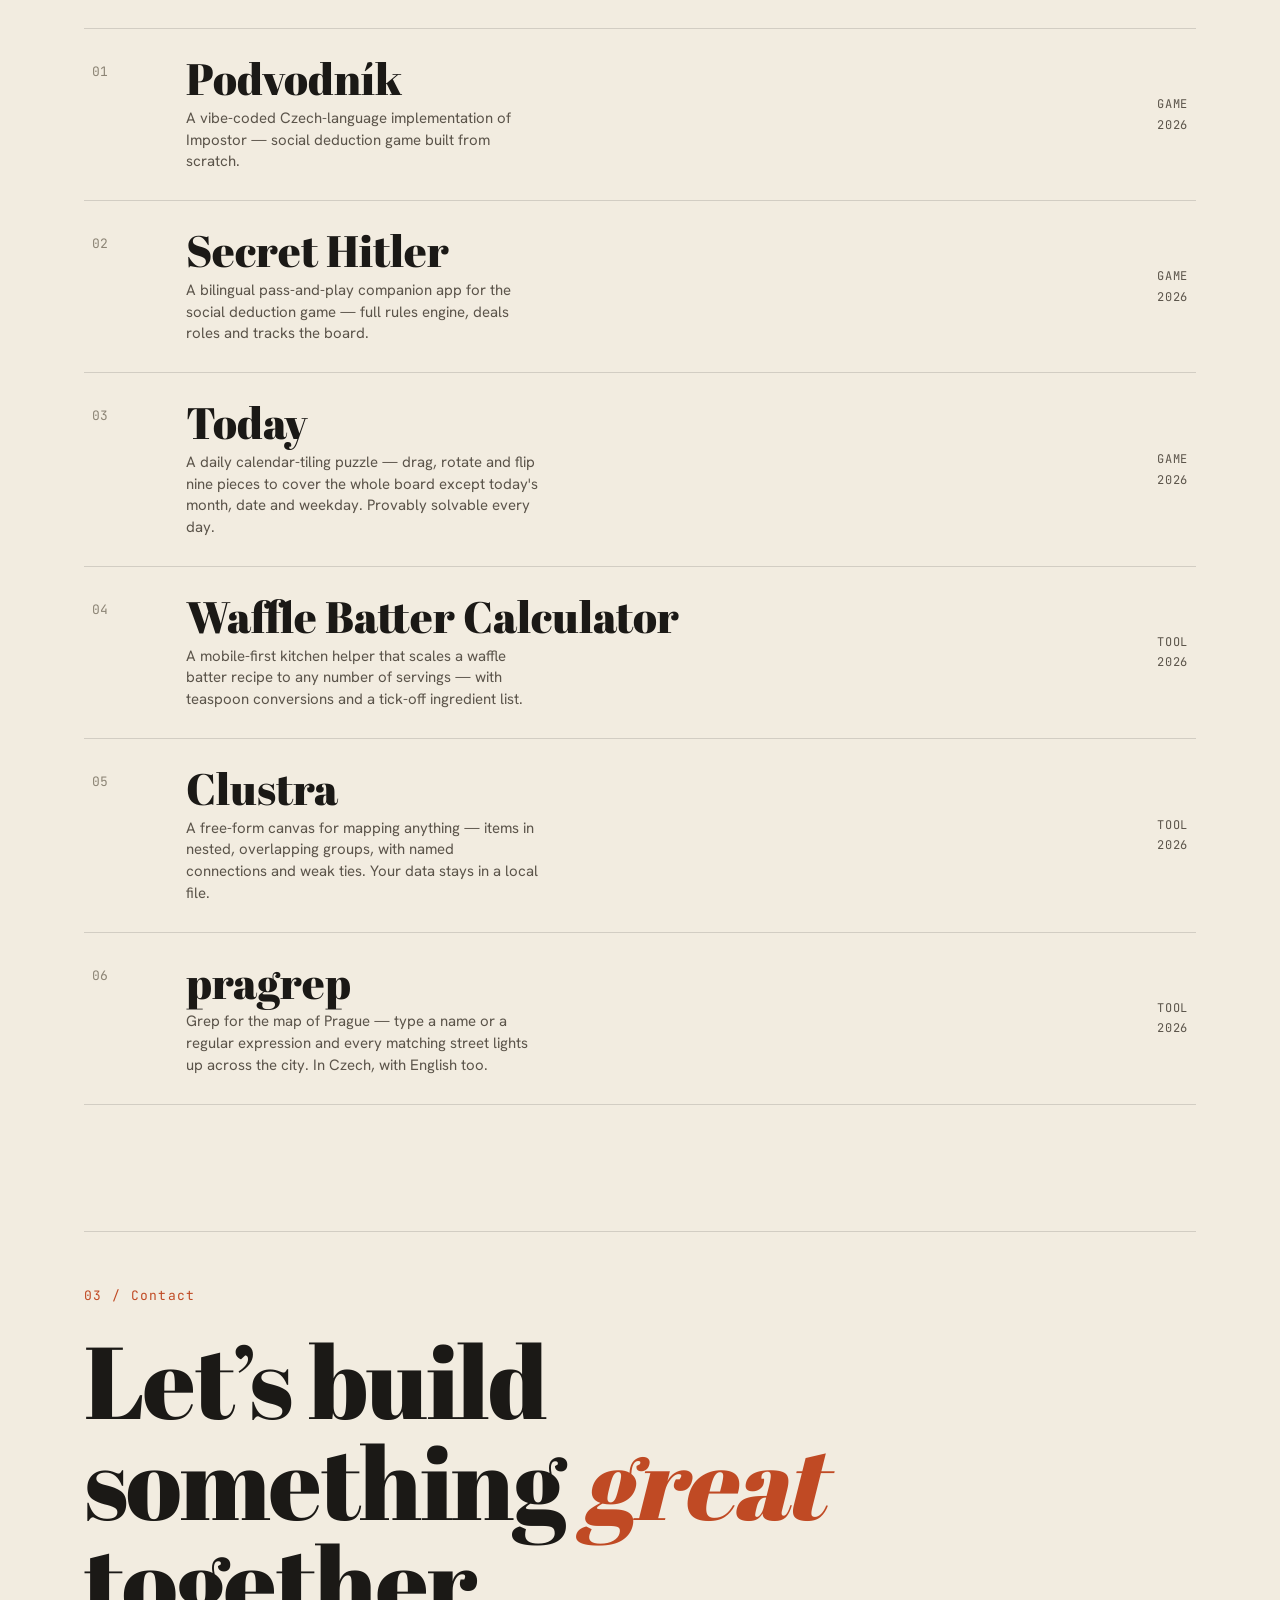
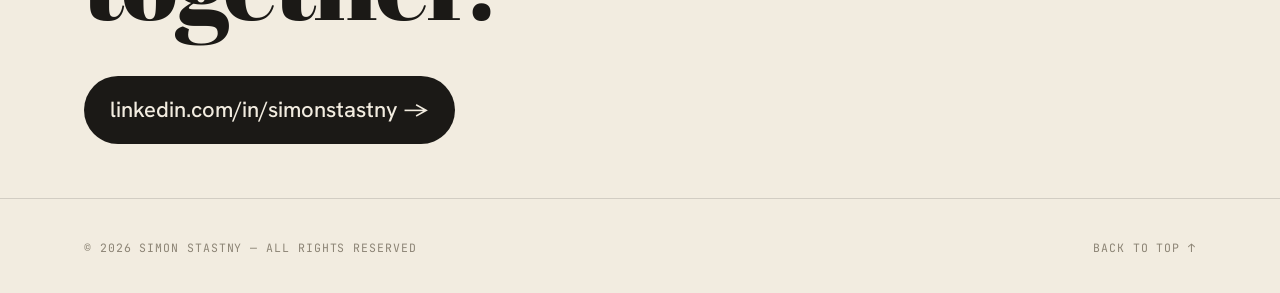
==== commit e9c4cf77: "pragrep" ====
--- a/index.html
+++ b/index.html
@@ -470,11 +470,20 @@
             <span class="proj-meta">Tool<br />2026</span>
           </a>
 
-          <a class="proj reveal" href="/clustra/">
+          <a class="proj reveal" href="/clustra">
             <span class="proj-idx">05</span>
             <span class="proj-mainwrap">
               <span class="proj-title" style="font-family: &quot;Abril Fatface&quot;">Clustra</span>
               <span class="proj-sub">A free-form canvas for mapping anything — items in nested, overlapping groups, with named connections and weak ties. Your data stays in a local file.</span>
+            </span>
+            <span class="proj-meta">Tool<br />2026</span>
+          </a>
+
+          <a class="proj reveal" href="/pragrep">
+            <span class="proj-idx">06</span>
+            <span class="proj-mainwrap">
+              <span class="proj-title" style="font-family: &quot;Abril Fatface&quot;">pragrep</span>
+              <span class="proj-sub">Grep for the map of Prague — type a name or a regular expression and every matching street lights up across the city. In Czech, with English too.</span>
             </span>
             <span class="proj-meta">Tool<br />2026</span>
           </a>
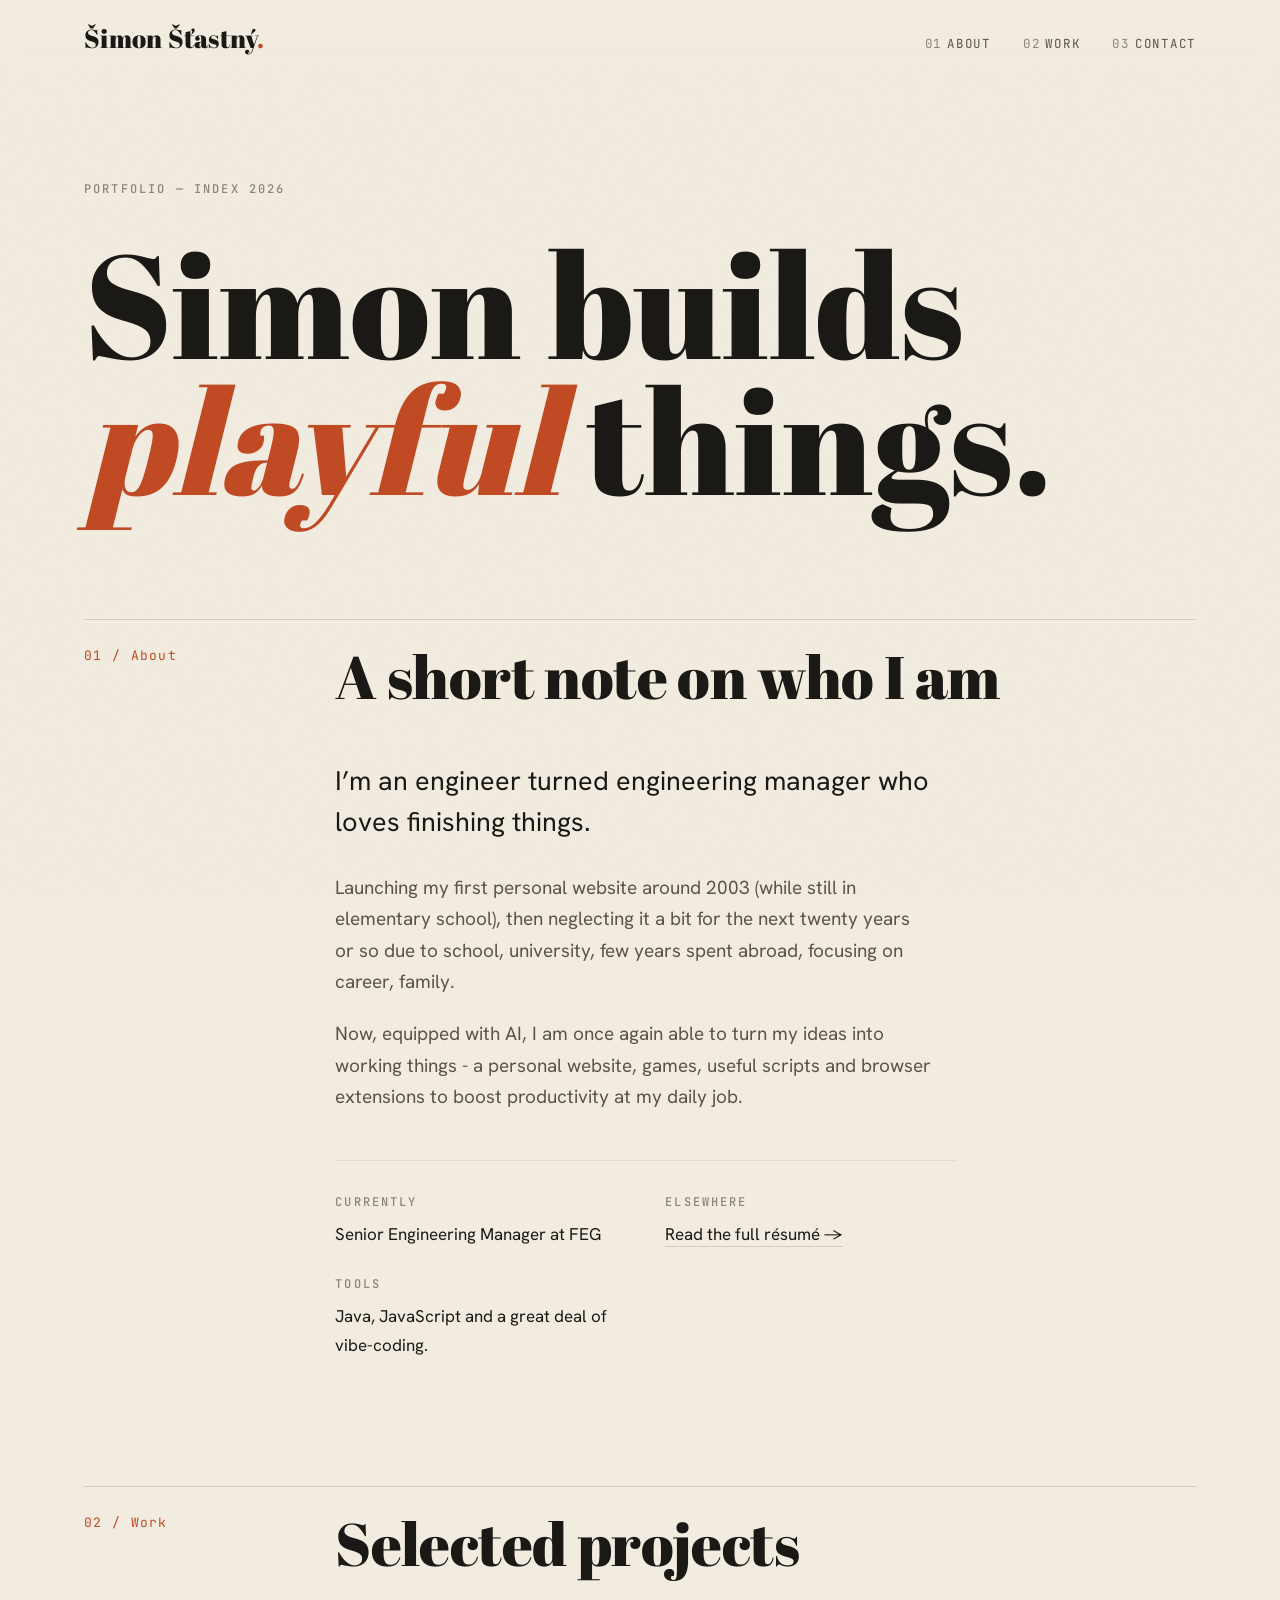
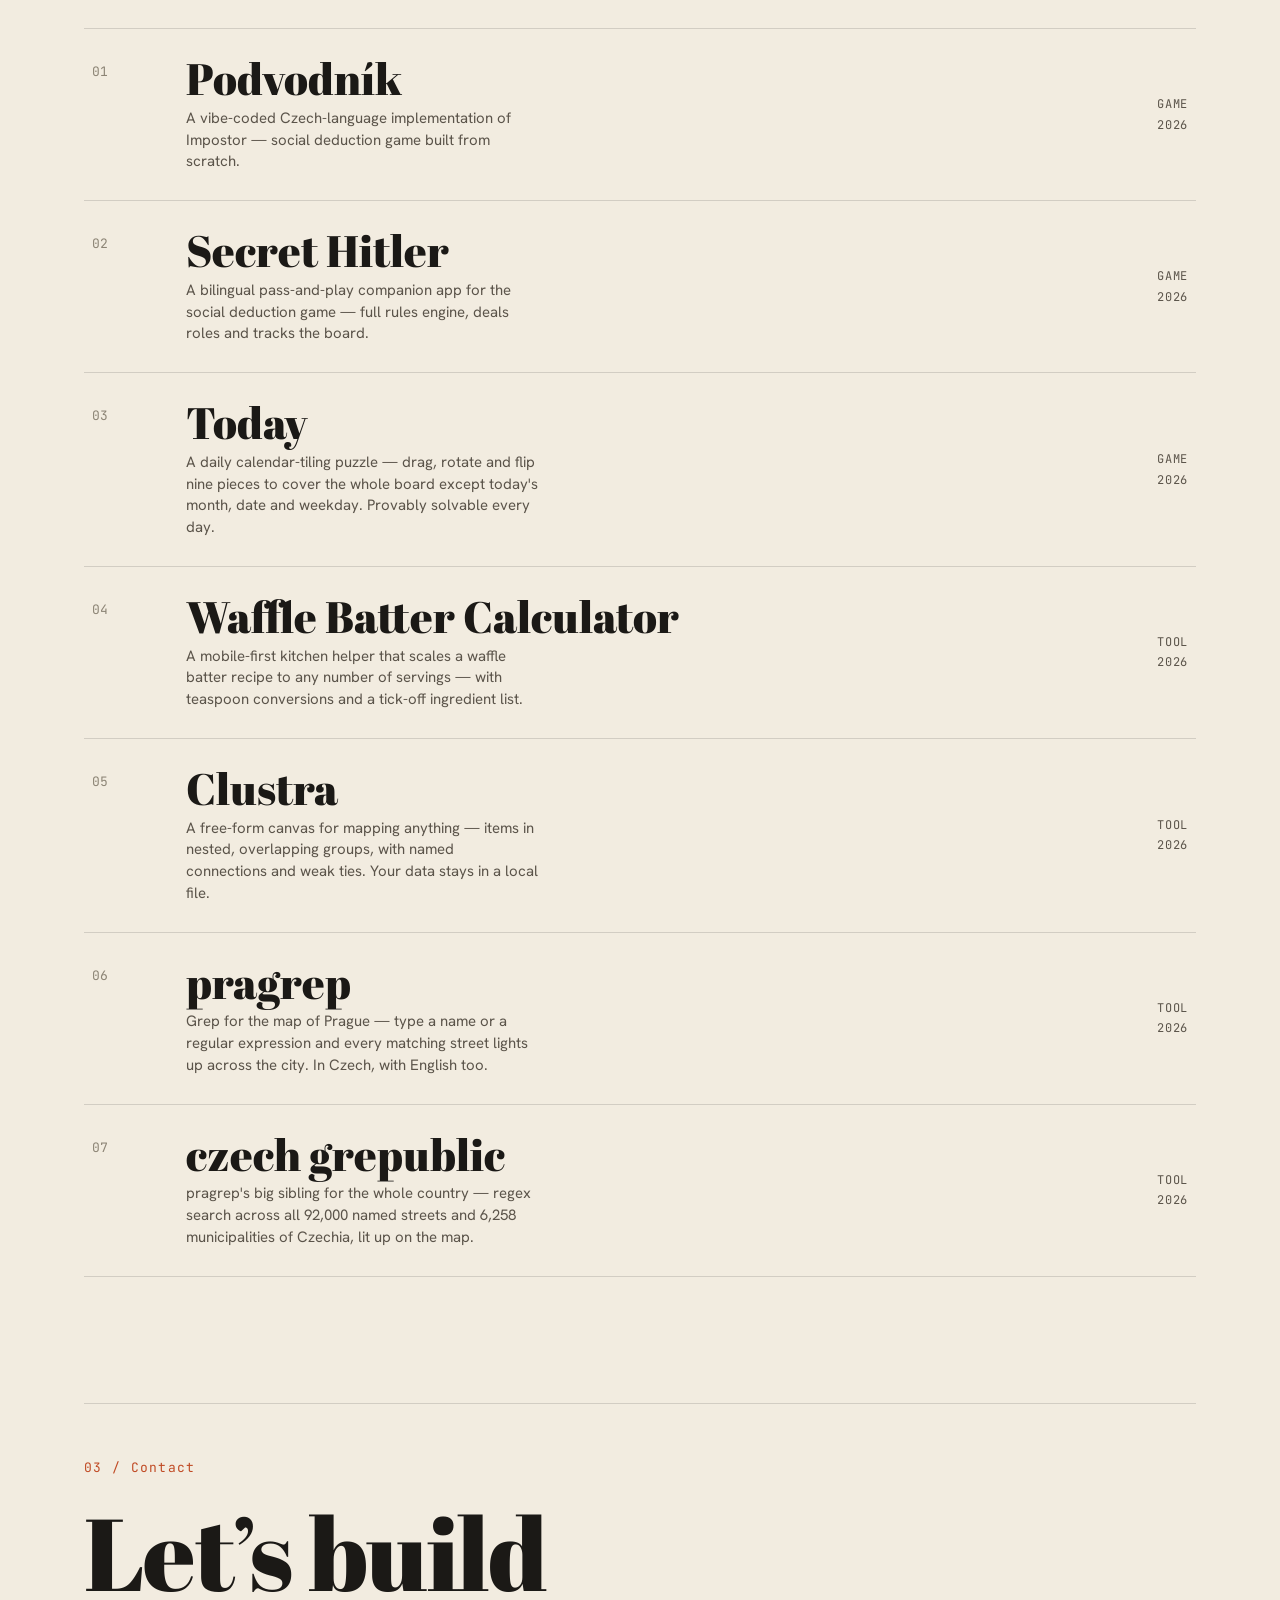
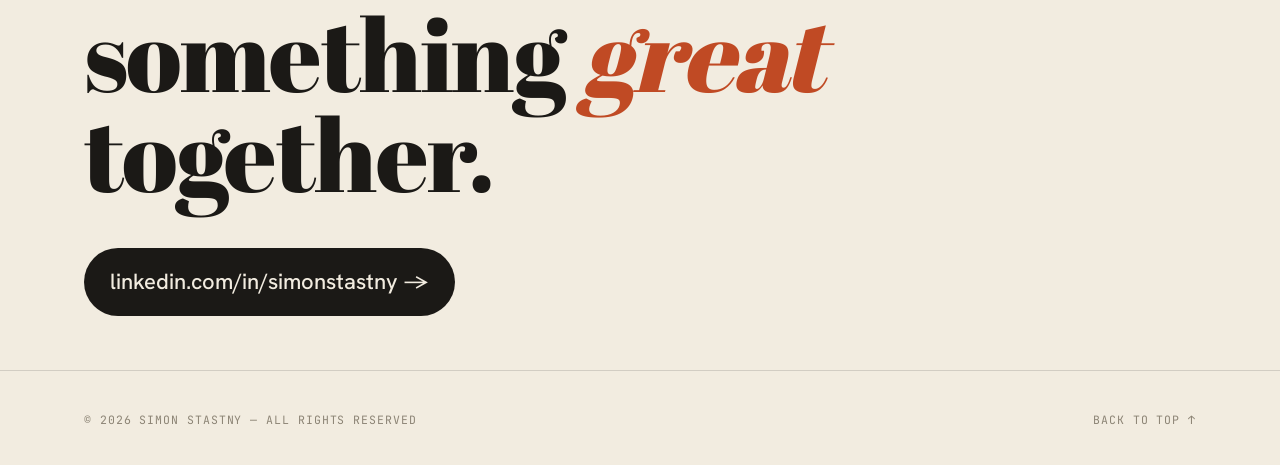
==== commit 67722dc4: "czech grepublic: regex search over streets and municipalities of Czechia Sister app of pragrep for t" ====
--- a/index.html
+++ b/index.html
@@ -488,6 +488,15 @@
             <span class="proj-meta">Tool<br />2026</span>
           </a>
 
+          <a class="proj reveal" href="/czech-grepublic">
+            <span class="proj-idx">07</span>
+            <span class="proj-mainwrap">
+              <span class="proj-title" style="font-family: &quot;Abril Fatface&quot;">czech grepublic</span>
+              <span class="proj-sub">pragrep's big sibling for the whole country — regex search across all 92,000 named streets and 6,258 municipalities of Czechia, lit up on the map.</span>
+            </span>
+            <span class="proj-meta">Tool<br />2026</span>
+          </a>
+
         </div>
       </div>
     </section>
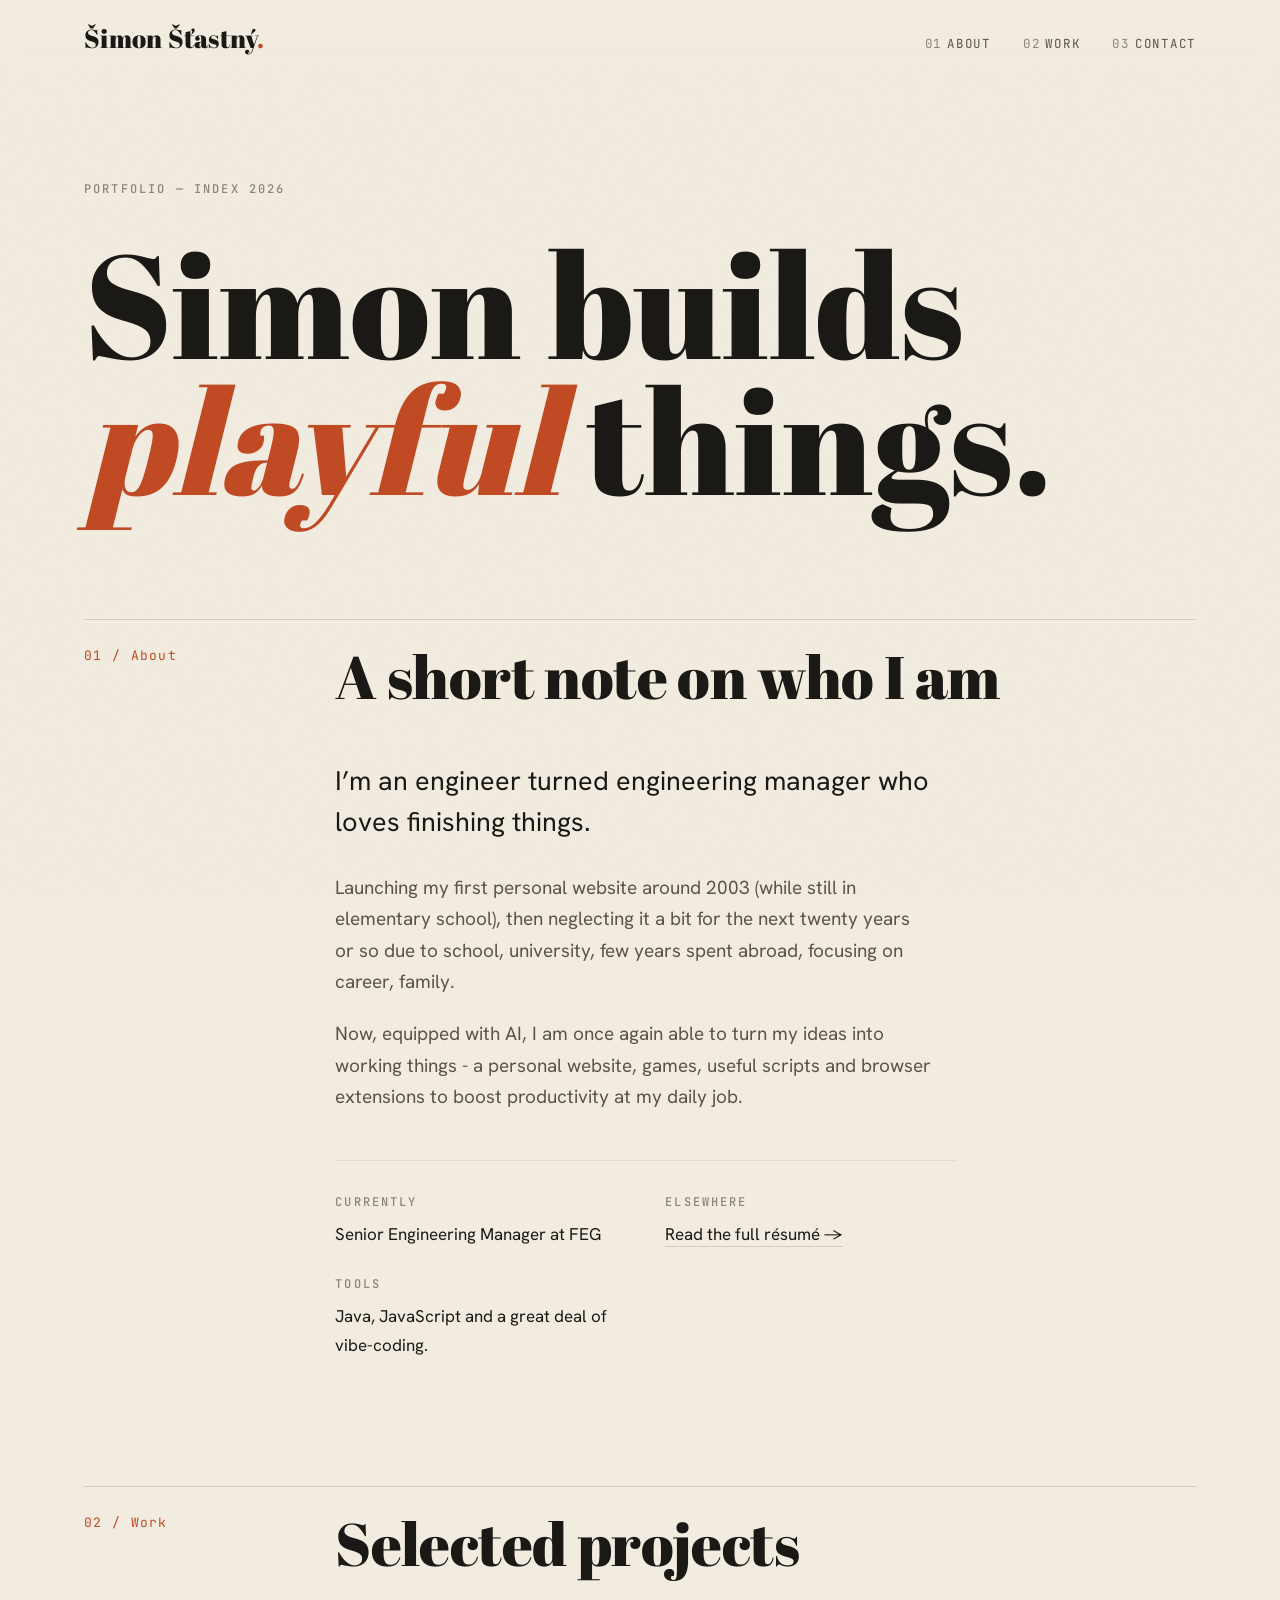
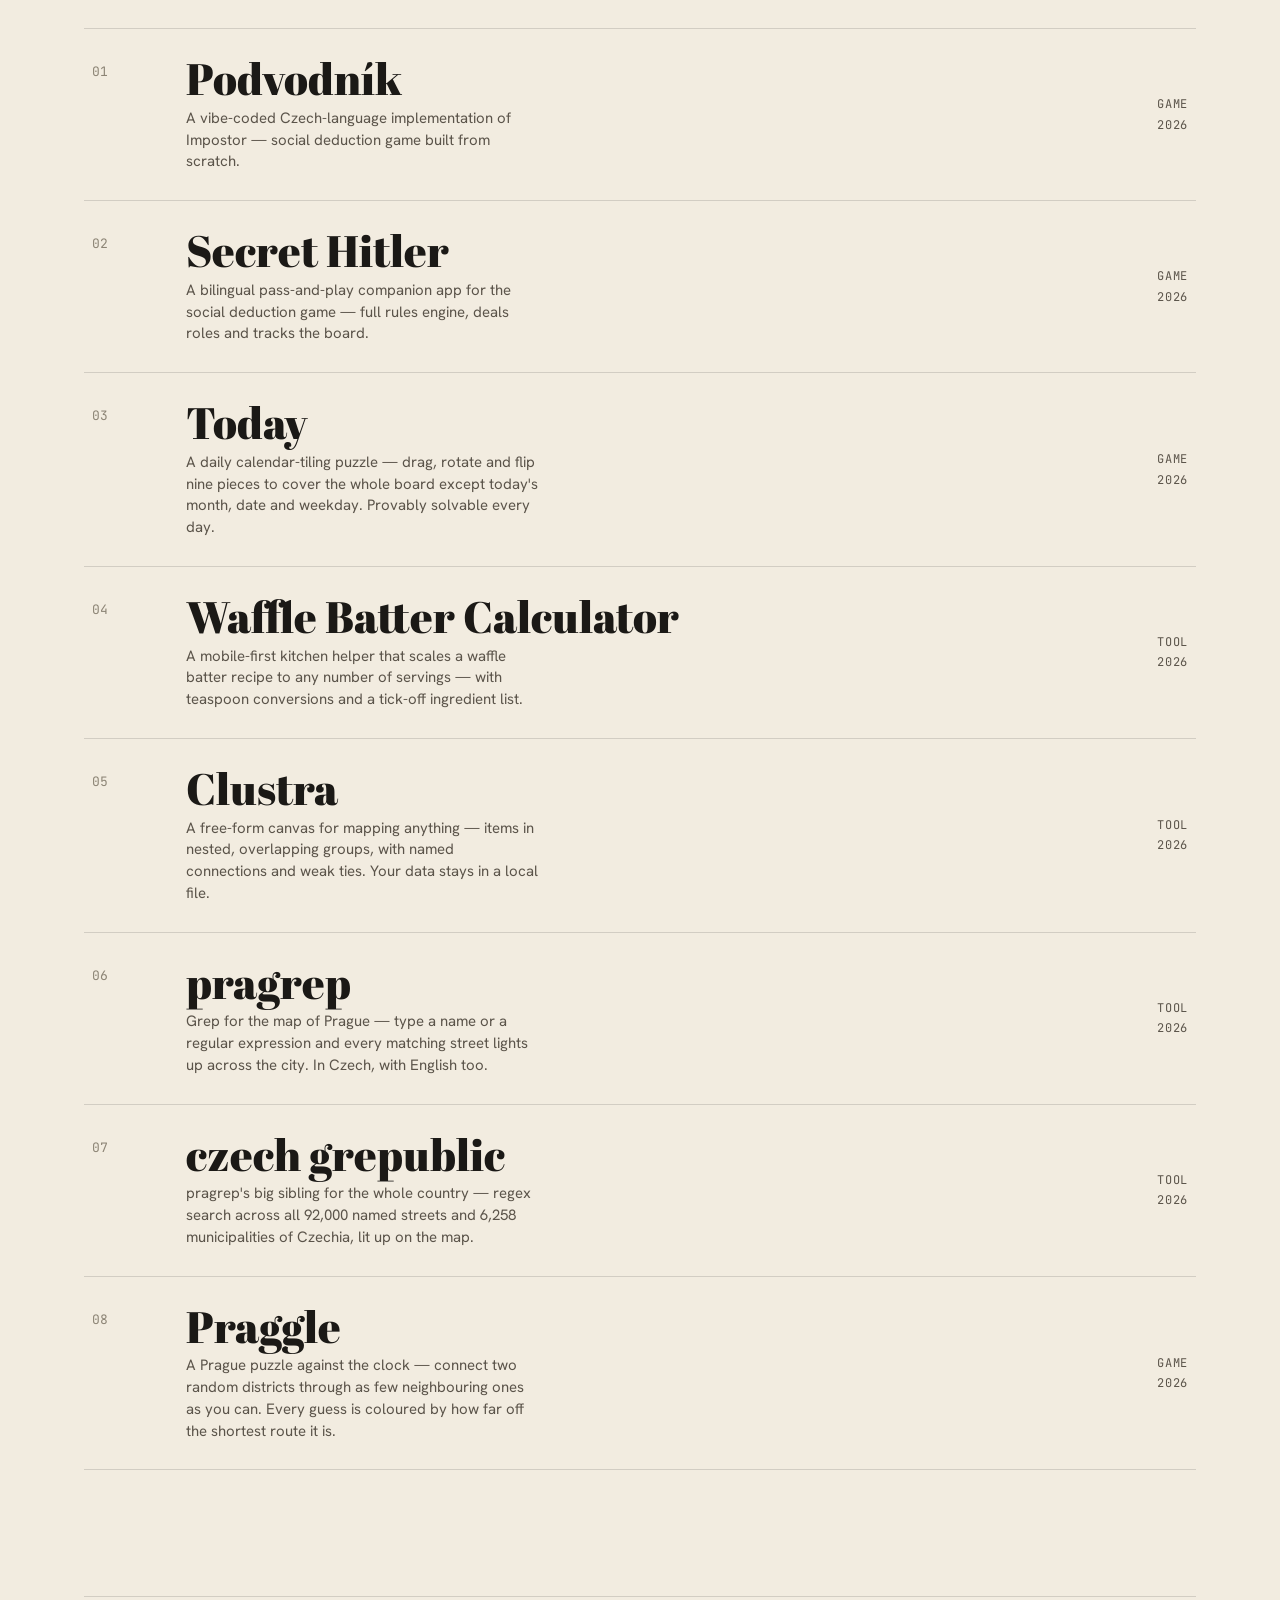
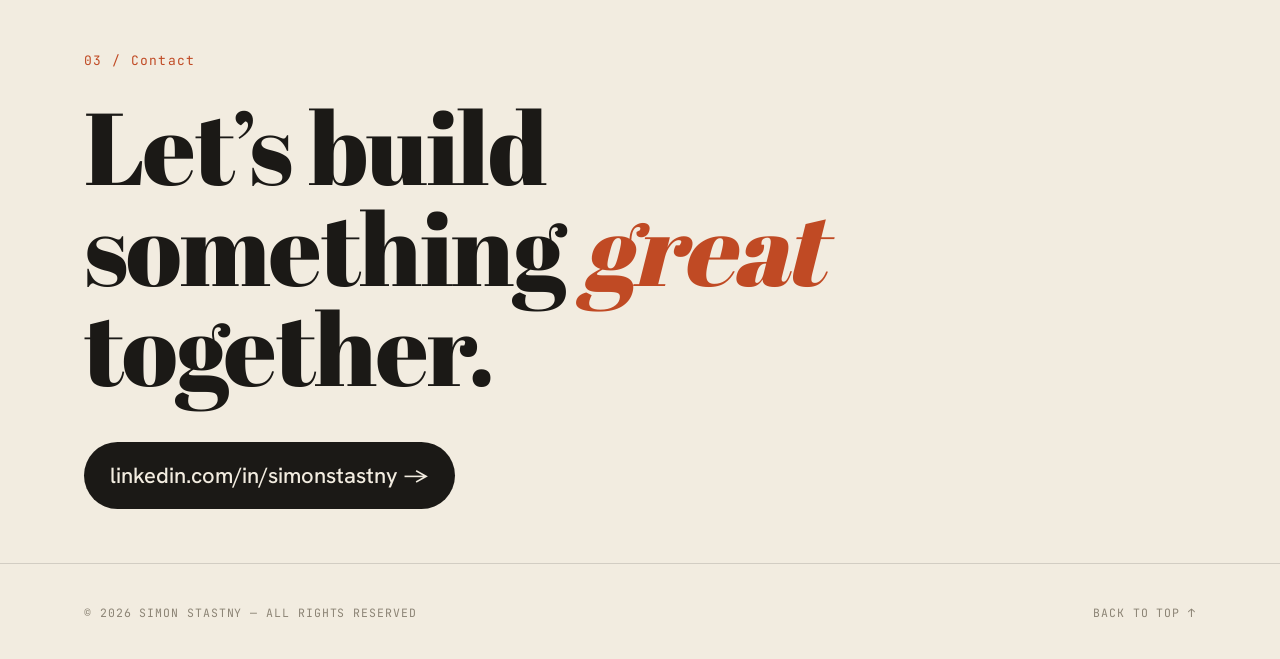
==== commit bff9dca4: "praggle: connect two Prague districts against the clock A new game next to pragrep: a random start a" ====
--- a/index.html
+++ b/index.html
@@ -497,6 +497,15 @@
             <span class="proj-meta">Tool<br />2026</span>
           </a>
 
+          <a class="proj reveal" href="/praggle">
+            <span class="proj-idx">08</span>
+            <span class="proj-mainwrap">
+              <span class="proj-title" style="font-family: &quot;Abril Fatface&quot;">Praggle</span>
+              <span class="proj-sub">A Prague puzzle against the clock — connect two random districts through as few neighbouring ones as you can. Every guess is coloured by how far off the shortest route it is.</span>
+            </span>
+            <span class="proj-meta">Game<br />2026</span>
+          </a>
+
         </div>
       </div>
     </section>
